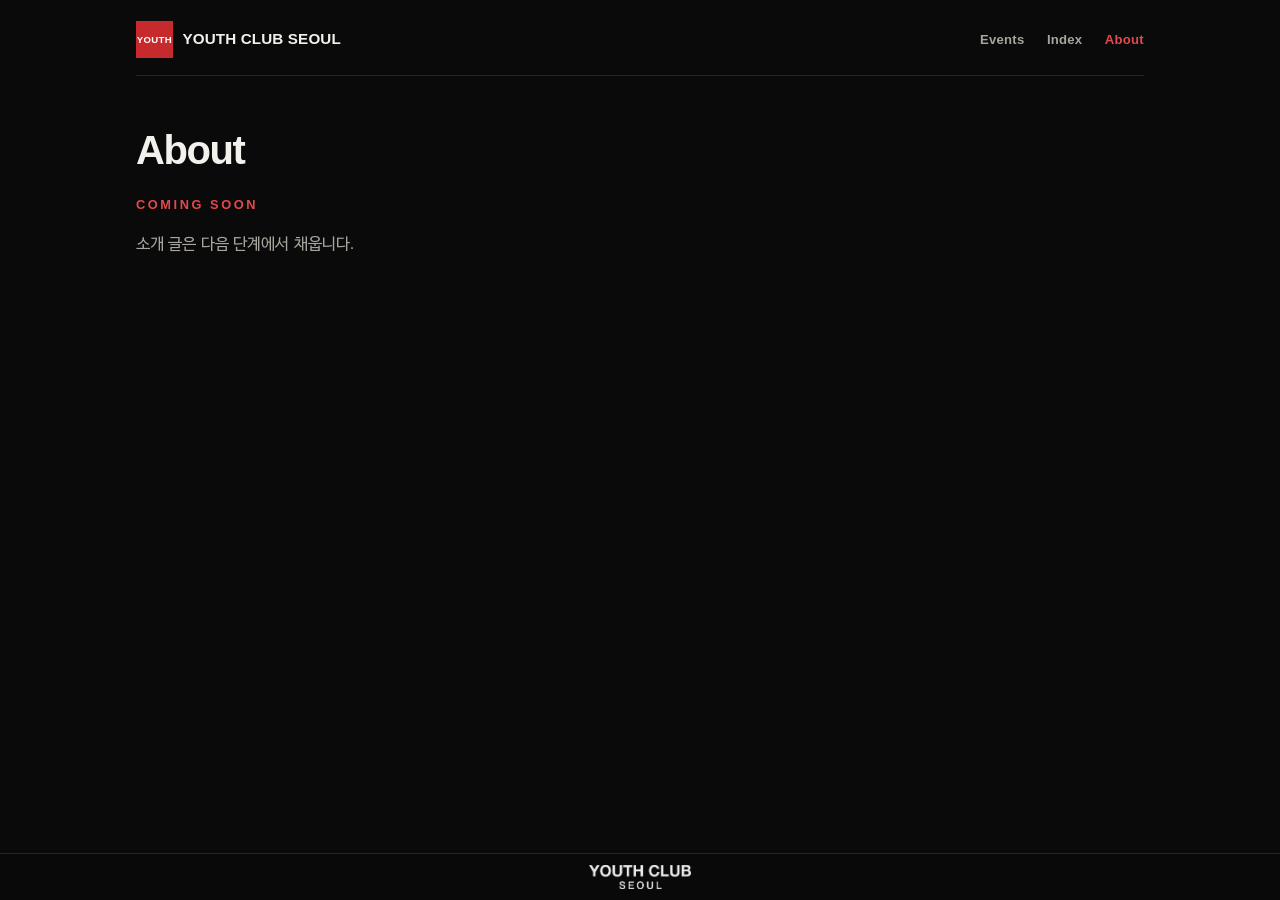
==== about.html @ 8eeca311 "Keep the top bar wordmark on one line on phones Claude-Session: https://claude.ai/code/session_01TNz" ====
<!doctype html>
<html lang="ko">
<head>
<meta charset="utf-8" />
<meta name="viewport" content="width=device-width, initial-scale=1" />
<title>About · YOUTH CLUB SEOUL</title>
<meta name="color-scheme" content="dark" />
<style>
  @font-face { font-family: "Barun"; src: url("assets/nbg-400.woff2") format("woff2"); font-weight: 400; font-display: swap; }
  @font-face { font-family: "Barun"; src: url("assets/nbg-700.woff2") format("woff2"); font-weight: 700; font-display: swap; }
  :root { --ink:#0A0A0A; --line:#262626; --text:#F3F1EC; --text-2:#A8A59E; --text-3:#6E6B66; --accent:#E04A4C; }
  * { box-sizing: border-box; }
  body { margin:0; background:var(--ink); color:var(--text); font-family:"Helvetica Neue",Helvetica,Arial,"Barun","Malgun Gothic",sans-serif; line-height:1.6; -webkit-font-smoothing:antialiased; }
  .shell { max-width:68rem; margin:0 auto; padding:0 1.15rem 6rem; }
  @media (min-width:48rem) { .shell { padding:0 2.5rem 6rem; } }
  .topbar { display:flex; align-items:center; justify-content:space-between; gap:1rem; padding:1.3rem 0 1.1rem; border-bottom:1px solid var(--line); }
  .topbar-brand { display:flex; align-items:center; gap:.6rem; text-decoration:none; color:var(--text); }
  .topbar-brand .sq { display:grid; place-items:center; width:2.3rem; height:2.3rem; background:#C62A2D; color:#fff; font-size:.6rem; font-weight:700; letter-spacing:.04em; }
  .topbar-brand .bn { font-size:.95rem; font-weight:700; letter-spacing:.01em; white-space:nowrap; }
  @media (max-width:47.99rem) { .topbar-brand .bn { font-size:.8rem; } }
  .topbar-nav { display:flex; gap:1.4rem; list-style:none; margin:0; padding:0; }
  .topbar-nav a { font-size:.82rem; font-weight:700; letter-spacing:.02em; color:var(--text-2); text-decoration:none; }
  .topbar-nav a:hover { color:var(--text); }
  .topbar-nav a.on { color:var(--accent); }
  h1 { font-size:clamp(1.7rem,6vw,2.5rem); letter-spacing:-.035em; margin:2.6rem 0 .6rem; }
  .soon { font-size:.8rem; font-weight:700; letter-spacing:.2em; text-transform:uppercase; color:var(--accent); }
  p { color:var(--text-2); }
  .dock { position:fixed; left:0; right:0; bottom:0; z-index:40; pointer-events:none; display:flex; justify-content:center; align-items:center; padding:.7rem 0; background:rgba(10,10,10,.96); border-top:1px solid var(--line); }
  .dock img { display:block; height:1.25rem; width:auto; opacity:.92; }
  @media (min-width:48rem) { .dock img { height:1.5rem; } }
  @media (max-width:47.99rem) { .dock { padding:.55rem 0; } .dock img { height:1.05rem; } }
</style>
</head>
<body>
<div class="shell">
  <nav class="topbar" aria-label="메인 메뉴">
    <a class="topbar-brand" href="index.html"><span class="sq">YOUTH</span><span class="bn">YOUTH CLUB SEOUL</span></a>
    <ul class="topbar-nav">
      <li><a href="index.html">Events</a></li>
      <li><a href="yclb-index.html">Index</a></li>
      <li><a href="about.html" class="on" aria-current="page">About</a></li>
    </ul>
  </nav>
  <h1>About</h1>
  <p class="soon">Coming soon</p>
  <p>소개 글은 다음 단계에서 채웁니다.</p>
</div>
<div class="dock" aria-hidden="true"><img src="assets/logo.png" alt="" /></div>
</body>
</html>
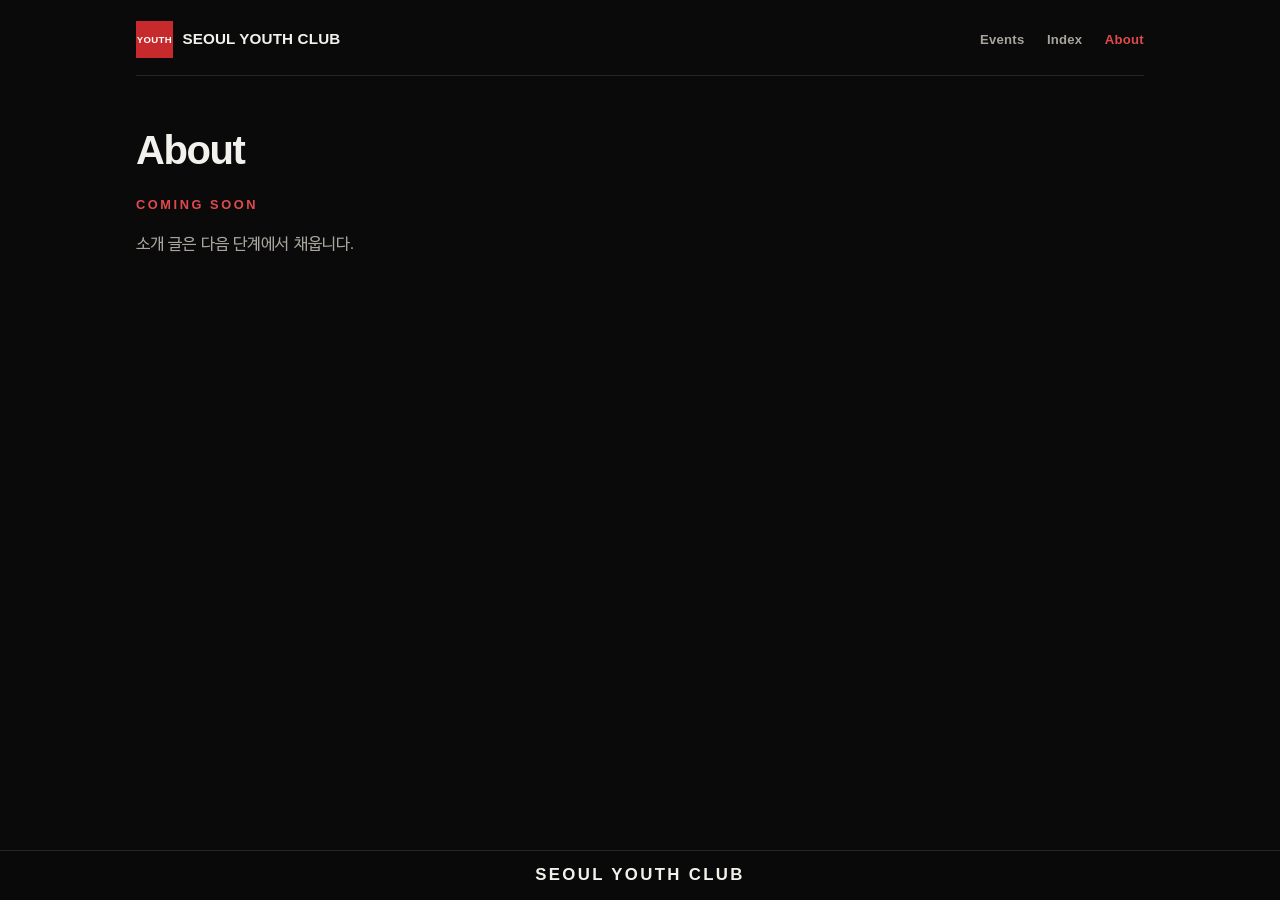
==== commit 332a70b4: "Rename to SEOUL YOUTH CLUB, open details inline, and mark month changes - Brand reads SEOUL YOUTH CL" ====
--- a/about.html
+++ b/about.html
@@ -3,7 +3,7 @@
 <head>
 <meta charset="utf-8" />
 <meta name="viewport" content="width=device-width, initial-scale=1" />
-<title>About · YOUTH CLUB SEOUL</title>
+<title>About · SEOUL YOUTH CLUB</title>
 <meta name="color-scheme" content="dark" />
 <style>
   @font-face { font-family: "Barun"; src: url("assets/nbg-400.woff2") format("woff2"); font-weight: 400; font-display: swap; }
@@ -26,15 +26,14 @@
   .soon { font-size:.8rem; font-weight:700; letter-spacing:.2em; text-transform:uppercase; color:var(--accent); }
   p { color:var(--text-2); }
   .dock { position:fixed; left:0; right:0; bottom:0; z-index:40; pointer-events:none; display:flex; justify-content:center; align-items:center; padding:.7rem 0; background:rgba(10,10,10,.96); border-top:1px solid var(--line); }
-  .dock img { display:block; height:1.25rem; width:auto; opacity:.92; }
-  @media (min-width:48rem) { .dock img { height:1.5rem; } }
-  @media (max-width:47.99rem) { .dock { padding:.55rem 0; } .dock img { height:1.05rem; } }
+  .dock-word { font-size:1.05rem; font-weight:700; letter-spacing:.14em; color:var(--text); }
+  @media (max-width:47.99rem) { .dock { padding:.55rem 0; } .dock-word { font-size:.78rem; } }
 </style>
 </head>
 <body>
 <div class="shell">
   <nav class="topbar" aria-label="메인 메뉴">
-    <a class="topbar-brand" href="index.html"><span class="sq">YOUTH</span><span class="bn">YOUTH CLUB SEOUL</span></a>
+    <a class="topbar-brand" href="index.html"><span class="sq">YOUTH</span><span class="bn">SEOUL YOUTH CLUB</span></a>
     <ul class="topbar-nav">
       <li><a href="index.html">Events</a></li>
       <li><a href="yclb-index.html">Index</a></li>
@@ -45,6 +44,6 @@
   <p class="soon">Coming soon</p>
   <p>소개 글은 다음 단계에서 채웁니다.</p>
 </div>
-<div class="dock" aria-hidden="true"><img src="assets/logo.png" alt="" /></div>
+<div class="dock" aria-hidden="true"><span class="dock-word">SEOUL YOUTH CLUB</span></div>
 </body>
 </html>
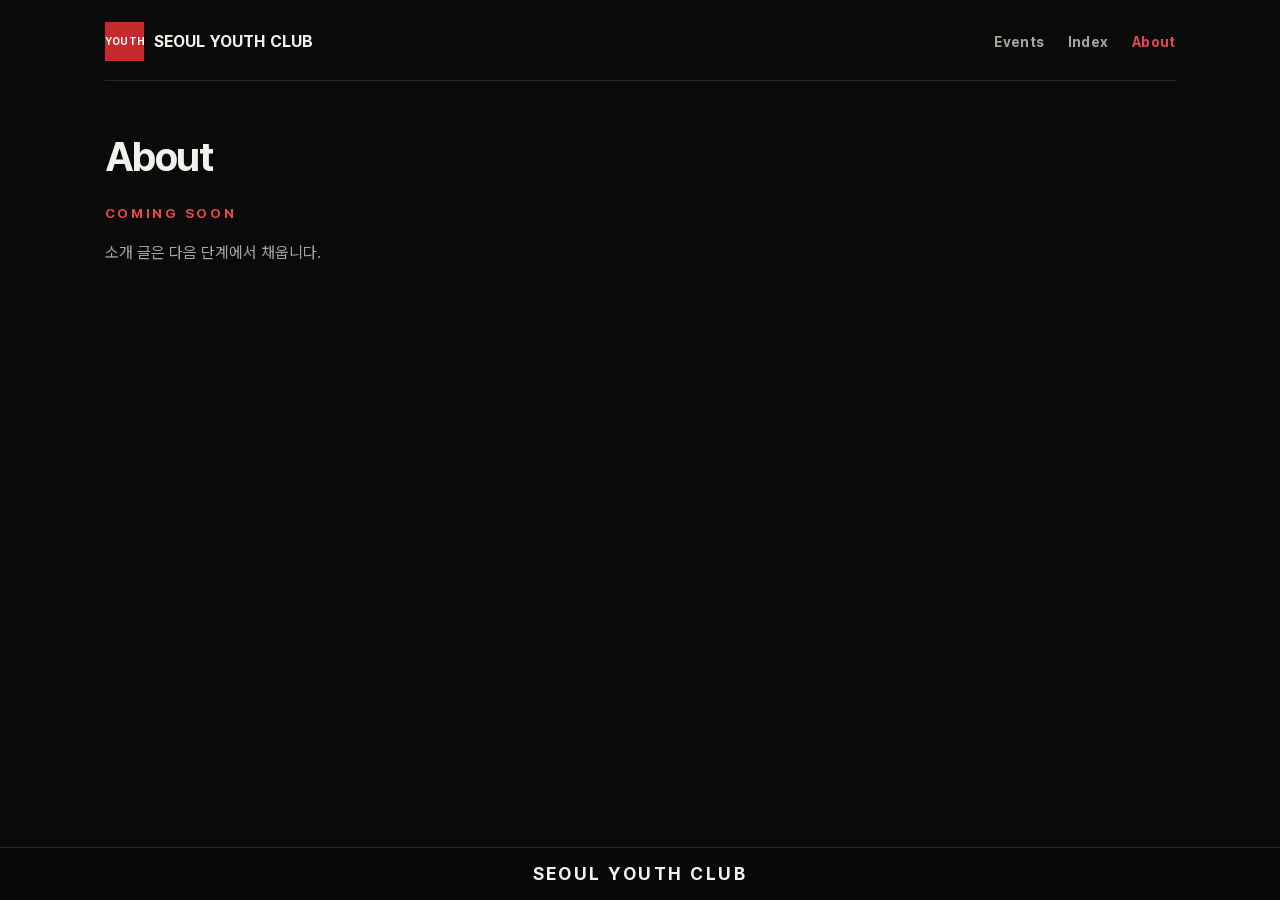
==== commit 32aefe08: "Pretendard on every page, larger PC text, prebuilt Index cache - assets/site.css loads after each pa" ====
--- a/about.html
+++ b/about.html
@@ -5,9 +5,9 @@
 <meta name="viewport" content="width=device-width, initial-scale=1" />
 <title>About · SEOUL YOUTH CLUB</title>
 <meta name="color-scheme" content="dark" />
+<link rel="stylesheet" href="assets/pretendard/pretendardvariable-dynamic-subset.css" />
 <style>
-  @font-face { font-family: "Barun"; src: url("assets/nbg-400.woff2") format("woff2"); font-weight: 400; font-display: swap; }
-  @font-face { font-family: "Barun"; src: url("assets/nbg-700.woff2") format("woff2"); font-weight: 700; font-display: swap; }
+
   :root { --ink:#0A0A0A; --line:#262626; --text:#F3F1EC; --text-2:#A8A59E; --text-3:#6E6B66; --accent:#E04A4C; }
   * { box-sizing: border-box; }
   body { margin:0; background:var(--ink); color:var(--text); font-family:"Helvetica Neue",Helvetica,Arial,"Barun","Malgun Gothic",sans-serif; line-height:1.6; -webkit-font-smoothing:antialiased; }
@@ -29,6 +29,7 @@
   .dock-word { font-size:1.05rem; font-weight:700; letter-spacing:.14em; color:var(--text); }
   @media (max-width:47.99rem) { .dock { padding:.55rem 0; } .dock-word { font-size:.78rem; } }
 </style>
+<link rel="stylesheet" href="assets/site.css" />
 </head>
 <body>
 <div class="shell">
--- a/assets/pretendard/pretendardvariable-dynamic-subset.css
+++ b/assets/pretendard/pretendardvariable-dynamic-subset.css
@@ -0,0 +1,927 @@
+/*
+Copyright (c) 2021 Kil Hyung-jin, with Reserved Font Name Pretendard.
+https://github.com/orioncactus/pretendard
+
+This Font Software is licensed under the SIL Open Font License, Version 1.1.
+This license is copied below, and is also available with a FAQ at:
+http://scripts.sil.org/OFL
+*/
+/* [0] */
+@font-face {
+	font-family: 'Pretendard Variable';
+	font-style: normal;
+	font-display: swap;
+	font-weight: 45 920;
+	src: url(./woff2-dynamic-subset/PretendardVariable.subset.0.woff2) format('woff2-variations');
+	unicode-range: U+f9ca-fa0b, U+ff03-ff05, U+ff07, U+ff0a-ff0b, U+ff0d-ff19, U+ff1b, U+ff1d, U+ff20-ff5b, U+ff5d, U+ffe0-ffe3, U+ffe5-ffe6;
+}
+
+/* [1] */
+@font-face {
+	font-family: 'Pretendard Variable';
+	font-style: normal;
+	font-display: swap;
+	font-weight: 45 920;
+	src: url(./woff2-dynamic-subset/PretendardVariable.subset.1.woff2) format('woff2-variations');
+	unicode-range: U+d723-d728, U+d72a-d733, U+d735-d748, U+d74a-d74f, U+d752-d753, U+d755-d757, U+d75a-d75f, U+d762-d764, U+d766-d768, U+d76a-d76b, U+d76d-d76f, U+d771-d787, U+d789-d78b, U+d78d-d78f, U+d791-d797, U+d79a, U+d79c, U+d79e-d7a3, U+f900-f909, U+f90b-f92e;
+}
+
+/* [2] */
+@font-face {
+	font-family: 'Pretendard Variable';
+	font-style: normal;
+	font-display: swap;
+	font-weight: 45 920;
+	src: url(./woff2-dynamic-subset/PretendardVariable.subset.2.woff2) format('woff2-variations');
+	unicode-range: U+d679-d68b, U+d68e-d69e, U+d6a0, U+d6a2-d6a7, U+d6a9-d6c3, U+d6c6-d6c7, U+d6c9-d6cb, U+d6cd-d6d3, U+d6d5-d6d6, U+d6d8-d6e3, U+d6e5-d6e7, U+d6e9-d6fb, U+d6fd-d717, U+d719-d71f, U+d721-d722;
+}
+
+/* [3] */
+@font-face {
+	font-family: 'Pretendard Variable';
+	font-style: normal;
+	font-display: swap;
+	font-weight: 45 920;
+	src: url(./woff2-dynamic-subset/PretendardVariable.subset.3.woff2) format('woff2-variations');
+	unicode-range: U+d5bc-d5c7, U+d5ca-d5cb, U+d5cd-d5cf, U+d5d1-d5d7, U+d5d9-d5da, U+d5dc, U+d5de-d5e3, U+d5e6-d5e7, U+d5e9-d5eb, U+d5ed-d5f6, U+d5f8, U+d5fa-d5ff, U+d602-d603, U+d605-d607, U+d609-d60f, U+d612-d613, U+d616-d61b, U+d61d-d637, U+d63a-d63b, U+d63d-d63f, U+d641-d647, U+d64a-d64c, U+d64e-d653, U+d656-d657, U+d659-d65b, U+d65d-d666, U+d668, U+d66a-d678;
+}
+
+/* [4] */
+@font-face {
+	font-family: 'Pretendard Variable';
+	font-style: normal;
+	font-display: swap;
+	font-weight: 45 920;
+	src: url(./woff2-dynamic-subset/PretendardVariable.subset.4.woff2) format('woff2-variations');
+	unicode-range: U+d507, U+d509-d50b, U+d50d-d513, U+d515-d53b, U+d53e-d53f, U+d541-d543, U+d545-d54c, U+d54e, U+d550, U+d552-d557, U+d55a-d55b, U+d55d-d55f, U+d561-d564, U+d566-d567, U+d56a, U+d56c, U+d56e-d573, U+d576-d577, U+d579-d583, U+d585-d586, U+d58a-d5a4, U+d5a6-d5bb;
+}
+
+/* [5] */
+@font-face {
+	font-family: 'Pretendard Variable';
+	font-style: normal;
+	font-display: swap;
+	font-weight: 45 920;
+	src: url(./woff2-dynamic-subset/PretendardVariable.subset.5.woff2) format('woff2-variations');
+	unicode-range: U+d464-d477, U+d47a-d47b, U+d47d-d47f, U+d481-d487, U+d489-d48a, U+d48c, U+d48e-d4e7, U+d4e9-d503, U+d505-d506;
+}
+
+/* [6] */
+@font-face {
+	font-family: 'Pretendard Variable';
+	font-style: normal;
+	font-display: swap;
+	font-weight: 45 920;
+	src: url(./woff2-dynamic-subset/PretendardVariable.subset.6.woff2) format('woff2-variations');
+	unicode-range: U+d3bf-d3c7, U+d3ca-d3cf, U+d3d1-d3eb, U+d3ee-d3ef, U+d3f1-d3f3, U+d3f5-d3fb, U+d3fd-d400, U+d402-d45b, U+d45d-d463;
+}
+
+/* [7] */
+@font-face {
+	font-family: 'Pretendard Variable';
+	font-style: normal;
+	font-display: swap;
+	font-weight: 45 920;
+	src: url(./woff2-dynamic-subset/PretendardVariable.subset.7.woff2) format('woff2-variations');
+	unicode-range: U+d2ff, U+d302-d304, U+d306-d30b, U+d30f, U+d311-d313, U+d315-d31b, U+d31e, U+d322-d324, U+d326-d327, U+d32a-d32b, U+d32d-d32f, U+d331-d337, U+d339-d33c, U+d33e-d37b, U+d37e-d37f, U+d381-d383, U+d385-d38b, U+d38e-d390, U+d392-d397, U+d39a-d39b, U+d39d-d39f, U+d3a1-d3a7, U+d3a9-d3aa, U+d3ac, U+d3ae-d3b3, U+d3b5-d3b7, U+d3b9-d3bb, U+d3bd-d3be;
+}
+
+/* [8] */
+@font-face {
+	font-family: 'Pretendard Variable';
+	font-style: normal;
+	font-display: swap;
+	font-weight: 45 920;
+	src: url(./woff2-dynamic-subset/PretendardVariable.subset.8.woff2) format('woff2-variations');
+	unicode-range: U+d257-d27f, U+d281-d29b, U+d29d-d29f, U+d2a1-d2ab, U+d2ad-d2b7, U+d2ba-d2bb, U+d2bd-d2bf, U+d2c1-d2c7, U+d2c9-d2ef, U+d2f2-d2f3, U+d2f5-d2f7, U+d2f9-d2fe;
+}
+
+/* [9] */
+@font-face {
+	font-family: 'Pretendard Variable';
+	font-style: normal;
+	font-display: swap;
+	font-weight: 45 920;
+	src: url(./woff2-dynamic-subset/PretendardVariable.subset.9.woff2) format('woff2-variations');
+	unicode-range: U+d1b4, U+d1b6-d1f3, U+d1f5-d22b, U+d22e-d22f, U+d231-d233, U+d235-d23b, U+d23d-d240, U+d242-d256;
+}
+
+/* [10] */
+@font-face {
+	font-family: 'Pretendard Variable';
+	font-style: normal;
+	font-display: swap;
+	font-weight: 45 920;
+	src: url(./woff2-dynamic-subset/PretendardVariable.subset.10.woff2) format('woff2-variations');
+	unicode-range: U+d105-d12f, U+d132-d133, U+d135-d137, U+d139-d13f, U+d141-d142, U+d144, U+d146-d14b, U+d14e-d14f, U+d151-d153, U+d155-d15b, U+d15e-d187, U+d189-d19f, U+d1a2-d1a3, U+d1a5-d1a7, U+d1a9-d1af, U+d1b2-d1b3;
+}
+
+/* [11] */
+@font-face {
+	font-family: 'Pretendard Variable';
+	font-style: normal;
+	font-display: swap;
+	font-weight: 45 920;
+	src: url(./woff2-dynamic-subset/PretendardVariable.subset.11.woff2) format('woff2-variations');
+	unicode-range: U+d04b-d04f, U+d051-d057, U+d059-d06b, U+d06d-d06f, U+d071-d073, U+d075-d07b, U+d07e-d0a3, U+d0a6-d0a7, U+d0a9-d0ab, U+d0ad-d0b3, U+d0b6, U+d0b8, U+d0ba-d0bf, U+d0c2-d0c3, U+d0c5-d0c7, U+d0c9-d0cf, U+d0d2, U+d0d6-d0db, U+d0de-d0df, U+d0e1-d0e3, U+d0e5-d0eb, U+d0ee-d0f0, U+d0f2-d104;
+}
+
+/* [12] */
+@font-face {
+	font-family: 'Pretendard Variable';
+	font-style: normal;
+	font-display: swap;
+	font-weight: 45 920;
+	src: url(./woff2-dynamic-subset/PretendardVariable.subset.12.woff2) format('woff2-variations');
+	unicode-range: U+cfa2-cfc3, U+cfc5-cfdf, U+cfe2-cfe3, U+cfe5-cfe7, U+cfe9-cff4, U+cff6-cffb, U+cffd-cfff, U+d001-d003, U+d005-d017, U+d019-d033, U+d036-d037, U+d039-d03b, U+d03d-d04a;
+}
+
+/* [13] */
+@font-face {
+	font-family: 'Pretendard Variable';
+	font-style: normal;
+	font-display: swap;
+	font-weight: 45 920;
+	src: url(./woff2-dynamic-subset/PretendardVariable.subset.13.woff2) format('woff2-variations');
+	unicode-range: U+cef0-cef3, U+cef6, U+cef9-ceff, U+cf01-cf03, U+cf05-cf07, U+cf09-cf0f, U+cf11-cf12, U+cf14-cf1b, U+cf1d-cf1f, U+cf21-cf2f, U+cf31-cf53, U+cf56-cf57, U+cf59-cf5b, U+cf5d-cf63, U+cf66, U+cf68, U+cf6a-cf6f, U+cf71-cf84, U+cf86-cf8b, U+cf8d-cfa1;
+}
+
+/* [14] */
+@font-face {
+	font-family: 'Pretendard Variable';
+	font-style: normal;
+	font-display: swap;
+	font-weight: 45 920;
+	src: url(./woff2-dynamic-subset/PretendardVariable.subset.14.woff2) format('woff2-variations');
+	unicode-range: U+ce3c-ce57, U+ce5a-ce5b, U+ce5d-ce5f, U+ce61-ce67, U+ce6a, U+ce6c, U+ce6e-ce73, U+ce76-ce77, U+ce79-ce7b, U+ce7d-ce83, U+ce85-ce88, U+ce8a-ce8f, U+ce91-ce93, U+ce95-ce97, U+ce99-ce9f, U+cea2, U+cea4-ceab, U+cead-cee3, U+cee6-cee7, U+cee9-ceeb, U+ceed-ceef;
+}
+
+/* [15] */
+@font-face {
+	font-family: 'Pretendard Variable';
+	font-style: normal;
+	font-display: swap;
+	font-weight: 45 920;
+	src: url(./woff2-dynamic-subset/PretendardVariable.subset.15.woff2) format('woff2-variations');
+	unicode-range: U+cd92-cd93, U+cd96-cd97, U+cd99-cd9b, U+cd9d-cda3, U+cda6-cda8, U+cdaa-cdaf, U+cdb1-cdc3, U+cdc5-cdcb, U+cdcd-cde7, U+cde9-ce03, U+ce05-ce1f, U+ce22-ce34, U+ce36-ce3b;
+}
+
+/* [16] */
+@font-face {
+	font-family: 'Pretendard Variable';
+	font-style: normal;
+	font-display: swap;
+	font-weight: 45 920;
+	src: url(./woff2-dynamic-subset/PretendardVariable.subset.16.woff2) format('woff2-variations');
+	unicode-range: U+ccef-cd07, U+cd0a-cd0b, U+cd0d-cd1a, U+cd1c, U+cd1e-cd2b, U+cd2d-cd5b, U+cd5d-cd77, U+cd79-cd91;
+}
+
+/* [17] */
+@font-face {
+	font-family: 'Pretendard Variable';
+	font-style: normal;
+	font-display: swap;
+	font-weight: 45 920;
+	src: url(./woff2-dynamic-subset/PretendardVariable.subset.17.woff2) format('woff2-variations');
+	unicode-range: U+cc3f-cc43, U+cc46-cc47, U+cc49-cc4b, U+cc4d-cc53, U+cc55-cc58, U+cc5a-cc5f, U+cc61-cc97, U+cc9a-cc9b, U+cc9d-cc9f, U+cca1-cca7, U+ccaa, U+ccac, U+ccae-ccb3, U+ccb6-ccb7, U+ccb9-ccbb, U+ccbd-cccf, U+ccd1-cce3, U+cce5-ccee;
+}
+
+/* [18] */
+@font-face {
+	font-family: 'Pretendard Variable';
+	font-style: normal;
+	font-display: swap;
+	font-weight: 45 920;
+	src: url(./woff2-dynamic-subset/PretendardVariable.subset.18.woff2) format('woff2-variations');
+	unicode-range: U+cb91-cbd3, U+cbd5-cbe3, U+cbe5-cc0b, U+cc0e-cc0f, U+cc11-cc13, U+cc15-cc1b, U+cc1d-cc20, U+cc23-cc27, U+cc2a-cc2b, U+cc2d, U+cc2f, U+cc31-cc37, U+cc3a, U+cc3c;
+}
+
+/* [19] */
+@font-face {
+	font-family: 'Pretendard Variable';
+	font-style: normal;
+	font-display: swap;
+	font-weight: 45 920;
+	src: url(./woff2-dynamic-subset/PretendardVariable.subset.19.woff2) format('woff2-variations');
+	unicode-range: U+caf4-cb47, U+cb4a-cb90;
+}
+
+/* [20] */
+@font-face {
+	font-family: 'Pretendard Variable';
+	font-style: normal;
+	font-display: swap;
+	font-weight: 45 920;
+	src: url(./woff2-dynamic-subset/PretendardVariable.subset.20.woff2) format('woff2-variations');
+	unicode-range: U+ca4a-ca4b, U+ca4e-ca4f, U+ca51-ca53, U+ca55-ca5b, U+ca5d-ca60, U+ca62-ca83, U+ca85-cabb, U+cabe-cabf, U+cac1-cac3, U+cac5-cacb, U+cacd-cad0, U+cad2, U+cad4-cad8, U+cada-caf3;
+}
+
+/* [21] */
+@font-face {
+	font-family: 'Pretendard Variable';
+	font-style: normal;
+	font-display: swap;
+	font-weight: 45 920;
+	src: url(./woff2-dynamic-subset/PretendardVariable.subset.21.woff2) format('woff2-variations');
+	unicode-range: U+c996-c997, U+c99a-c99c, U+c99e-c9bf, U+c9c2-c9c3, U+c9c5-c9c7, U+c9c9-c9cf, U+c9d2, U+c9d4, U+c9d7-c9d8, U+c9db, U+c9de-c9df, U+c9e1-c9e3, U+c9e5-c9e6, U+c9e8-c9eb, U+c9ee-c9f0, U+c9f2-c9f7, U+c9f9-ca0b, U+ca0d-ca28, U+ca2a-ca49;
+}
+
+/* [22] */
+@font-face {
+	font-family: 'Pretendard Variable';
+	font-style: normal;
+	font-display: swap;
+	font-weight: 45 920;
+	src: url(./woff2-dynamic-subset/PretendardVariable.subset.22.woff2) format('woff2-variations');
+	unicode-range: U+c8e9-c8f4, U+c8f6-c8fb, U+c8fe-c8ff, U+c901-c903, U+c905-c90b, U+c90e-c910, U+c912-c917, U+c919-c92b, U+c92d-c94f, U+c951-c953, U+c955-c96b, U+c96d-c973, U+c975-c987, U+c98a-c98b, U+c98d-c98f, U+c991-c995;
+}
+
+/* [23] */
+@font-face {
+	font-family: 'Pretendard Variable';
+	font-style: normal;
+	font-display: swap;
+	font-weight: 45 920;
+	src: url(./woff2-dynamic-subset/PretendardVariable.subset.23.woff2) format('woff2-variations');
+	unicode-range: U+c841-c84b, U+c84d-c86f, U+c872-c873, U+c875-c877, U+c879-c87f, U+c882-c884, U+c887-c88a, U+c88d-c8c3, U+c8c5-c8df, U+c8e1-c8e8;
+}
+
+/* [24] */
+@font-face {
+	font-family: 'Pretendard Variable';
+	font-style: normal;
+	font-display: swap;
+	font-weight: 45 920;
+	src: url(./woff2-dynamic-subset/PretendardVariable.subset.24.woff2) format('woff2-variations');
+	unicode-range: U+c779-c77b, U+c77e-c782, U+c786, U+c78b, U+c78d, U+c78f, U+c792-c793, U+c795, U+c797, U+c799-c79f, U+c7a2, U+c7a7-c7ab, U+c7ae-c7bb, U+c7bd-c7c0, U+c7c2-c7c7, U+c7c9-c7dc, U+c7de-c7ff, U+c802-c803, U+c805-c807, U+c809, U+c80b-c80f, U+c812, U+c814, U+c817-c81b, U+c81e-c81f, U+c821-c823, U+c825-c82e, U+c830-c837, U+c839-c83b, U+c83d-c840;
+}
+
+/* [25] */
+@font-face {
+	font-family: 'Pretendard Variable';
+	font-style: normal;
+	font-display: swap;
+	font-weight: 45 920;
+	src: url(./woff2-dynamic-subset/PretendardVariable.subset.25.woff2) format('woff2-variations');
+	unicode-range: U+c6bb-c6bf, U+c6c2, U+c6c4, U+c6c6-c6cb, U+c6ce-c6cf, U+c6d1-c6d3, U+c6d5-c6db, U+c6dd-c6df, U+c6e1-c6e7, U+c6e9-c6eb, U+c6ed-c6ef, U+c6f1-c6f8, U+c6fa-c703, U+c705-c707, U+c709-c70b, U+c70d-c716, U+c718, U+c71a-c71f, U+c722-c723, U+c725-c727, U+c729-c734, U+c736-c73b, U+c73e-c73f, U+c741-c743, U+c745-c74b, U+c74e-c750, U+c752-c757, U+c759-c773, U+c776-c777;
+}
+
+/* [26] */
+@font-face {
+	font-family: 'Pretendard Variable';
+	font-style: normal;
+	font-display: swap;
+	font-weight: 45 920;
+	src: url(./woff2-dynamic-subset/PretendardVariable.subset.26.woff2) format('woff2-variations');
+	unicode-range: U+c5f5-c5fb, U+c5fe, U+c602-c605, U+c607, U+c609-c60f, U+c611-c61a, U+c61c-c623, U+c626-c627, U+c629-c62b, U+c62d, U+c62f-c632, U+c636, U+c638, U+c63a-c63f, U+c642-c643, U+c645-c647, U+c649-c652, U+c656-c65b, U+c65d-c65f, U+c661-c663, U+c665-c677, U+c679-c67b, U+c67d-c693, U+c696-c697, U+c699-c69b, U+c69d-c6a3, U+c6a6, U+c6a8, U+c6aa-c6af, U+c6b2-c6b3, U+c6b5-c6b7, U+c6b9-c6ba;
+}
+
+/* [27] */
+@font-face {
+	font-family: 'Pretendard Variable';
+	font-style: normal;
+	font-display: swap;
+	font-weight: 45 920;
+	src: url(./woff2-dynamic-subset/PretendardVariable.subset.27.woff2) format('woff2-variations');
+	unicode-range: U+c517-c527, U+c52a-c52b, U+c52d-c52f, U+c531-c538, U+c53a, U+c53c, U+c53e-c543, U+c546-c547, U+c54b, U+c54d-c552, U+c556, U+c55a-c55b, U+c55d, U+c55f, U+c562-c563, U+c565-c567, U+c569-c56f, U+c572, U+c574, U+c576-c57b, U+c57e-c57f, U+c581-c583, U+c585-c586, U+c588-c58b, U+c58e, U+c590, U+c592-c596, U+c599-c5b3, U+c5b6-c5b7, U+c5ba, U+c5be-c5c3, U+c5ca-c5cb, U+c5cd, U+c5cf, U+c5d2-c5d3, U+c5d5-c5d7, U+c5d9-c5df, U+c5e1-c5e2, U+c5e4, U+c5e6-c5eb, U+c5ef, U+c5f1-c5f3;
+}
+
+/* [28] */
+@font-face {
+	font-family: 'Pretendard Variable';
+	font-style: normal;
+	font-display: swap;
+	font-weight: 45 920;
+	src: url(./woff2-dynamic-subset/PretendardVariable.subset.28.woff2) format('woff2-variations');
+	unicode-range: U+c475-c4ef, U+c4f2-c4f3, U+c4f5-c4f7, U+c4f9-c4ff, U+c502-c50b, U+c50d-c516;
+}
+
+/* [29] */
+@font-face {
+	font-family: 'Pretendard Variable';
+	font-style: normal;
+	font-display: swap;
+	font-weight: 45 920;
+	src: url(./woff2-dynamic-subset/PretendardVariable.subset.29.woff2) format('woff2-variations');
+	unicode-range: U+c3d0-c3d7, U+c3da-c3db, U+c3dd-c3de, U+c3e1-c3ec, U+c3ee-c3f3, U+c3f5-c42b, U+c42d-c463, U+c466-c474;
+}
+
+/* [30] */
+@font-face {
+	font-family: 'Pretendard Variable';
+	font-style: normal;
+	font-display: swap;
+	font-weight: 45 920;
+	src: url(./woff2-dynamic-subset/PretendardVariable.subset.30.woff2) format('woff2-variations');
+	unicode-range: U+c32b-c367, U+c36a-c36b, U+c36d-c36f, U+c371-c377, U+c37a-c37b, U+c37e-c383, U+c385-c387, U+c389-c3cf;
+}
+
+/* [31] */
+@font-face {
+	font-family: 'Pretendard Variable';
+	font-style: normal;
+	font-display: swap;
+	font-weight: 45 920;
+	src: url(./woff2-dynamic-subset/PretendardVariable.subset.31.woff2) format('woff2-variations');
+	unicode-range: U+c26a-c26b, U+c26d-c26f, U+c271-c273, U+c275-c27b, U+c27e-c287, U+c289-c28f, U+c291-c297, U+c299-c29a, U+c29c-c2a3, U+c2a5-c2a7, U+c2a9-c2ab, U+c2ad-c2b3, U+c2b6, U+c2b8, U+c2ba-c2bb, U+c2bd-c2db, U+c2de-c2df, U+c2e1-c2e2, U+c2e5-c2ea, U+c2ee, U+c2f0, U+c2f2-c2f5, U+c2f7, U+c2fa-c2fb, U+c2fd-c2ff, U+c301-c307, U+c309-c30c, U+c30e-c312, U+c315-c323, U+c325-c328, U+c32a;
+}
+
+/* [32] */
+@font-face {
+	font-family: 'Pretendard Variable';
+	font-style: normal;
+	font-display: swap;
+	font-weight: 45 920;
+	src: url(./woff2-dynamic-subset/PretendardVariable.subset.32.woff2) format('woff2-variations');
+	unicode-range: U+c1bc-c1c3, U+c1c5-c1df, U+c1e1-c1fb, U+c1fd-c203, U+c205-c20c, U+c20e, U+c210-c217, U+c21a-c21b, U+c21d-c21e, U+c221-c227, U+c229-c22a, U+c22c, U+c22e, U+c230, U+c233-c24f, U+c251-c257, U+c259-c269;
+}
+
+/* [33] */
+@font-face {
+	font-family: 'Pretendard Variable';
+	font-style: normal;
+	font-display: swap;
+	font-weight: 45 920;
+	src: url(./woff2-dynamic-subset/PretendardVariable.subset.33.woff2) format('woff2-variations');
+	unicode-range: U+c101-c11b, U+c11f, U+c121-c123, U+c125-c12b, U+c12e, U+c132-c137, U+c13a-c13b, U+c13d-c13f, U+c141-c147, U+c14a, U+c14c-c153, U+c155-c157, U+c159-c15b, U+c15d-c166, U+c169-c16f, U+c171-c177, U+c179-c18b, U+c18e-c18f, U+c191-c193, U+c195-c19b, U+c19d-c19e, U+c1a0, U+c1a2-c1a4, U+c1a6-c1bb;
+}
+
+/* [34] */
+@font-face {
+	font-family: 'Pretendard Variable';
+	font-style: normal;
+	font-display: swap;
+	font-weight: 45 920;
+	src: url(./woff2-dynamic-subset/PretendardVariable.subset.34.woff2) format('woff2-variations');
+	unicode-range: U+c049-c057, U+c059-c05b, U+c05d-c05f, U+c061-c067, U+c069-c08f, U+c091-c0ab, U+c0ae-c0af, U+c0b1-c0b3, U+c0b5, U+c0b7-c0bb, U+c0be, U+c0c2-c0c7, U+c0ca-c0cb, U+c0cd-c0cf, U+c0d1-c0d7, U+c0d9-c0da, U+c0dc, U+c0de-c0e3, U+c0e5-c0eb, U+c0ed-c0f3, U+c0f6, U+c0f8, U+c0fa-c0ff;
+}
+
+/* [35] */
+@font-face {
+	font-family: 'Pretendard Variable';
+	font-style: normal;
+	font-display: swap;
+	font-weight: 45 920;
+	src: url(./woff2-dynamic-subset/PretendardVariable.subset.35.woff2) format('woff2-variations');
+	unicode-range: U+bfa7-bfaf, U+bfb1-bfc4, U+bfc6-bfcb, U+bfce-bfcf, U+bfd1-bfd3, U+bfd5-bfdb, U+bfdd-c048;
+}
+
+/* [36] */
+@font-face {
+	font-family: 'Pretendard Variable';
+	font-style: normal;
+	font-display: swap;
+	font-weight: 45 920;
+	src: url(./woff2-dynamic-subset/PretendardVariable.subset.36.woff2) format('woff2-variations');
+	unicode-range: U+bf07, U+bf09-bf3f, U+bf41-bf4f, U+bf52-bf54, U+bf56-bfa6;
+}
+
+/* [37] */
+@font-face {
+	font-family: 'Pretendard Variable';
+	font-style: normal;
+	font-display: swap;
+	font-weight: 45 920;
+	src: url(./woff2-dynamic-subset/PretendardVariable.subset.37.woff2) format('woff2-variations');
+	unicode-range: U+be56, U+be58, U+be5c-be5f, U+be62-be63, U+be65-be67, U+be69-be74, U+be76-be7b, U+be7e-be7f, U+be81-be8e, U+be90, U+be92-bea7, U+bea9-becf, U+bed2-bed3, U+bed5-bed6, U+bed9-bee3, U+bee6-bf06;
+}
+
+/* [38] */
+@font-face {
+	font-family: 'Pretendard Variable';
+	font-style: normal;
+	font-display: swap;
+	font-weight: 45 920;
+	src: url(./woff2-dynamic-subset/PretendardVariable.subset.38.woff2) format('woff2-variations');
+	unicode-range: U+bdb0-bdd3, U+bdd5-bdef, U+bdf1-be0b, U+be0d-be0f, U+be11-be13, U+be15-be43, U+be46-be47, U+be49-be4b, U+be4d-be53;
+}
+
+/* [39] */
+@font-face {
+	font-family: 'Pretendard Variable';
+	font-style: normal;
+	font-display: swap;
+	font-weight: 45 920;
+	src: url(./woff2-dynamic-subset/PretendardVariable.subset.39.woff2) format('woff2-variations');
+	unicode-range: U+bd03, U+bd06, U+bd08, U+bd0a-bd0f, U+bd11-bd22, U+bd25-bd47, U+bd49-bd58, U+bd5a-bd7f, U+bd82-bd83, U+bd85-bd87, U+bd8a-bd8f, U+bd91-bd92, U+bd94, U+bd96-bd98, U+bd9a-bdaf;
+}
+
+/* [40] */
+@font-face {
+	font-family: 'Pretendard Variable';
+	font-style: normal;
+	font-display: swap;
+	font-weight: 45 920;
+	src: url(./woff2-dynamic-subset/PretendardVariable.subset.40.woff2) format('woff2-variations');
+	unicode-range: U+bc4e-bc83, U+bc86-bc87, U+bc89-bc8b, U+bc8d-bc93, U+bc96, U+bc98, U+bc9b-bc9f, U+bca2-bca3, U+bca5-bca7, U+bca9-bcb2, U+bcb4-bcbb, U+bcbe-bcbf, U+bcc1-bcc3, U+bcc5-bccc, U+bcce-bcd0, U+bcd2-bcd4, U+bcd6-bcf3, U+bcf7, U+bcf9-bcfb, U+bcfd-bd02;
+}
+
+/* [41] */
+@font-face {
+	font-family: 'Pretendard Variable';
+	font-style: normal;
+	font-display: swap;
+	font-weight: 45 920;
+	src: url(./woff2-dynamic-subset/PretendardVariable.subset.41.woff2) format('woff2-variations');
+	unicode-range: U+bb90-bba3, U+bba5-bbab, U+bbad-bbbf, U+bbc1-bbf7, U+bbfa-bbfb, U+bbfd-bbfe, U+bc01-bc07, U+bc09-bc0a, U+bc0e, U+bc10, U+bc12-bc13, U+bc17, U+bc19-bc1a, U+bc1e, U+bc20-bc23, U+bc26, U+bc28, U+bc2a-bc2c, U+bc2e-bc2f, U+bc32-bc33, U+bc35-bc37, U+bc39-bc3f, U+bc41-bc42, U+bc44, U+bc46-bc48, U+bc4a-bc4d;
+}
+
+/* [42] */
+@font-face {
+	font-family: 'Pretendard Variable';
+	font-style: normal;
+	font-display: swap;
+	font-weight: 45 920;
+	src: url(./woff2-dynamic-subset/PretendardVariable.subset.42.woff2) format('woff2-variations');
+	unicode-range: U+bae6-bafb, U+bafd-bb17, U+bb19-bb33, U+bb37, U+bb39-bb3a, U+bb3d-bb43, U+bb45-bb46, U+bb48, U+bb4a-bb4f, U+bb51-bb53, U+bb55-bb57, U+bb59-bb62, U+bb64-bb8f;
+}
+
+/* [43] */
+@font-face {
+	font-family: 'Pretendard Variable';
+	font-style: normal;
+	font-display: swap;
+	font-weight: 45 920;
+	src: url(./woff2-dynamic-subset/PretendardVariable.subset.43.woff2) format('woff2-variations');
+	unicode-range: U+ba30-ba37, U+ba3a-ba3b, U+ba3d-ba3f, U+ba41-ba47, U+ba49-ba4a, U+ba4c, U+ba4e-ba53, U+ba56-ba57, U+ba59-ba5b, U+ba5d-ba63, U+ba65-ba66, U+ba68-ba6f, U+ba71-ba73, U+ba75-ba77, U+ba79-ba84, U+ba86, U+ba88-baa7, U+baaa, U+baad-baaf, U+bab1-bab7, U+baba, U+babc, U+babe-bae5;
+}
+
+/* [44] */
+@font-face {
+	font-family: 'Pretendard Variable';
+	font-style: normal;
+	font-display: swap;
+	font-weight: 45 920;
+	src: url(./woff2-dynamic-subset/PretendardVariable.subset.44.woff2) format('woff2-variations');
+	unicode-range: U+b96e-b973, U+b976-b977, U+b979-b97b, U+b97d-b983, U+b986, U+b988, U+b98a-b98d, U+b98f-b9ab, U+b9ae-b9af, U+b9b1-b9b3, U+b9b5-b9bb, U+b9be, U+b9c0, U+b9c2-b9c7, U+b9ca-b9cb, U+b9cd, U+b9d2-b9d7, U+b9da, U+b9dc, U+b9df-b9e0, U+b9e2, U+b9e6-b9e7, U+b9e9-b9f3, U+b9f6, U+b9f8, U+b9fb-ba2f;
+}
+
+/* [45] */
+@font-face {
+	font-family: 'Pretendard Variable';
+	font-style: normal;
+	font-display: swap;
+	font-weight: 45 920;
+	src: url(./woff2-dynamic-subset/PretendardVariable.subset.45.woff2) format('woff2-variations');
+	unicode-range: U+b8bf-b8cb, U+b8cd-b8e0, U+b8e2-b8e7, U+b8ea-b8eb, U+b8ed-b8ef, U+b8f1-b8f7, U+b8fa, U+b8fc, U+b8fe-b903, U+b905-b917, U+b919-b91f, U+b921-b93b, U+b93d-b957, U+b95a-b95b, U+b95d-b95f, U+b961-b967, U+b969-b96c;
+}
+
+/* [46] */
+@font-face {
+	font-family: 'Pretendard Variable';
+	font-style: normal;
+	font-display: swap;
+	font-weight: 45 920;
+	src: url(./woff2-dynamic-subset/PretendardVariable.subset.46.woff2) format('woff2-variations');
+	unicode-range: U+b80d-b80f, U+b811-b817, U+b81a, U+b81c-b823, U+b826-b827, U+b829-b82b, U+b82d-b833, U+b836, U+b83a-b83f, U+b841-b85b, U+b85e-b85f, U+b861-b863, U+b865-b86b, U+b86e, U+b870, U+b872-b8af, U+b8b1-b8be;
+}
+
+/* [47] */
+@font-face {
+	font-family: 'Pretendard Variable';
+	font-style: normal;
+	font-display: swap;
+	font-weight: 45 920;
+	src: url(./woff2-dynamic-subset/PretendardVariable.subset.47.woff2) format('woff2-variations');
+	unicode-range: U+b74d-b75f, U+b761-b763, U+b765-b774, U+b776-b77b, U+b77e-b77f, U+b781-b783, U+b785-b78b, U+b78e, U+b792-b796, U+b79a-b79b, U+b79d-b7a7, U+b7aa, U+b7ae-b7b3, U+b7b6-b7c8, U+b7ca-b7eb, U+b7ee-b7ef, U+b7f1-b7f3, U+b7f5-b7fb, U+b7fe, U+b802-b806, U+b80a-b80b;
+}
+
+/* [48] */
+@font-face {
+	font-family: 'Pretendard Variable';
+	font-style: normal;
+	font-display: swap;
+	font-weight: 45 920;
+	src: url(./woff2-dynamic-subset/PretendardVariable.subset.48.woff2) format('woff2-variations');
+	unicode-range: U+b6a7-b6aa, U+b6ac-b6b0, U+b6b2-b6ef, U+b6f1-b727, U+b72a-b72b, U+b72d-b72e, U+b731-b737, U+b739-b73a, U+b73c-b743, U+b745-b74c;
+}
+
+/* [49] */
+@font-face {
+	font-family: 'Pretendard Variable';
+	font-style: normal;
+	font-display: swap;
+	font-weight: 45 920;
+	src: url(./woff2-dynamic-subset/PretendardVariable.subset.49.woff2) format('woff2-variations');
+	unicode-range: U+b605-b60f, U+b612-b617, U+b619-b624, U+b626-b69b, U+b69e-b6a3, U+b6a5-b6a6;
+}
+
+/* [50] */
+@font-face {
+	font-family: 'Pretendard Variable';
+	font-style: normal;
+	font-display: swap;
+	font-weight: 45 920;
+	src: url(./woff2-dynamic-subset/PretendardVariable.subset.50.woff2) format('woff2-variations');
+	unicode-range: U+b55f, U+b562-b583, U+b585-b59f, U+b5a2-b5a3, U+b5a5-b5a7, U+b5a9-b5b2, U+b5b5-b5ba, U+b5bd-b604;
+}
+
+/* [51] */
+@font-face {
+	font-family: 'Pretendard Variable';
+	font-style: normal;
+	font-display: swap;
+	font-weight: 45 920;
+	src: url(./woff2-dynamic-subset/PretendardVariable.subset.51.woff2) format('woff2-variations');
+	unicode-range: U+b4a5-b4b6, U+b4b8-b4bf, U+b4c1-b4c7, U+b4c9-b4db, U+b4de-b4df, U+b4e1-b4e2, U+b4e5-b4eb, U+b4ee, U+b4f0, U+b4f2-b513, U+b516-b517, U+b519-b51a, U+b51d-b523, U+b526, U+b528, U+b52b-b52f, U+b532-b533, U+b535-b537, U+b539-b53f, U+b541-b544, U+b546-b54b, U+b54d-b54f, U+b551-b55b, U+b55d-b55e;
+}
+
+/* [52] */
+@font-face {
+	font-family: 'Pretendard Variable';
+	font-style: normal;
+	font-display: swap;
+	font-weight: 45 920;
+	src: url(./woff2-dynamic-subset/PretendardVariable.subset.52.woff2) format('woff2-variations');
+	unicode-range: U+b3f8-b3fb, U+b3fd-b40f, U+b411-b417, U+b419-b41b, U+b41d-b41f, U+b421-b427, U+b42a-b42b, U+b42d-b44f, U+b452-b453, U+b455-b457, U+b459-b45f, U+b462-b464, U+b466-b46b, U+b46d-b47f, U+b481-b4a3;
+}
+
+/* [53] */
+@font-face {
+	font-family: 'Pretendard Variable';
+	font-style: normal;
+	font-display: swap;
+	font-weight: 45 920;
+	src: url(./woff2-dynamic-subset/PretendardVariable.subset.53.woff2) format('woff2-variations');
+	unicode-range: U+b342-b353, U+b356-b357, U+b359-b35b, U+b35d-b35e, U+b360-b363, U+b366, U+b368, U+b36a-b36d, U+b36f, U+b372-b373, U+b375-b377, U+b379-b37f, U+b381-b382, U+b384, U+b386-b38b, U+b38d-b3c3, U+b3c6-b3c7, U+b3c9-b3ca, U+b3cd-b3d3, U+b3d6, U+b3d8, U+b3da-b3f7;
+}
+
+/* [54] */
+@font-face {
+	font-family: 'Pretendard Variable';
+	font-style: normal;
+	font-display: swap;
+	font-weight: 45 920;
+	src: url(./woff2-dynamic-subset/PretendardVariable.subset.54.woff2) format('woff2-variations');
+	unicode-range: U+b27c-b283, U+b285-b28f, U+b292-b293, U+b295-b297, U+b29a-b29f, U+b2a1-b2a4, U+b2a7-b2a9, U+b2ab, U+b2ad-b2c7, U+b2ca-b2cb, U+b2cd-b2cf, U+b2d1-b2d7, U+b2da, U+b2dc, U+b2de-b2e3, U+b2e7, U+b2e9-b2ea, U+b2ef-b2f3, U+b2f6, U+b2f8, U+b2fa-b2fb, U+b2fd-b2fe, U+b302-b303, U+b305-b307, U+b309-b30f, U+b312, U+b316-b31b, U+b31d-b341;
+}
+
+/* [55] */
+@font-face {
+	font-family: 'Pretendard Variable';
+	font-style: normal;
+	font-display: swap;
+	font-weight: 45 920;
+	src: url(./woff2-dynamic-subset/PretendardVariable.subset.55.woff2) format('woff2-variations');
+	unicode-range: U+b1d6-b1e7, U+b1e9-b1fc, U+b1fe-b203, U+b206-b207, U+b209-b20b, U+b20d-b213, U+b216-b21f, U+b221-b257, U+b259-b273, U+b275-b27b;
+}
+
+/* [56] */
+@font-face {
+	font-family: 'Pretendard Variable';
+	font-style: normal;
+	font-display: swap;
+	font-weight: 45 920;
+	src: url(./woff2-dynamic-subset/PretendardVariable.subset.56.woff2) format('woff2-variations');
+	unicode-range: U+b120-b122, U+b126-b127, U+b129-b12b, U+b12d-b133, U+b136, U+b138, U+b13a-b13f, U+b142-b143, U+b145-b14f, U+b151-b153, U+b156-b157, U+b159-b177, U+b17a-b17b, U+b17d-b17f, U+b181-b187, U+b189-b18c, U+b18e-b191, U+b195-b1a7, U+b1a9-b1cb, U+b1cd-b1d5;
+}
+
+/* [57] */
+@font-face {
+	font-family: 'Pretendard Variable';
+	font-style: normal;
+	font-display: swap;
+	font-weight: 45 920;
+	src: url(./woff2-dynamic-subset/PretendardVariable.subset.57.woff2) format('woff2-variations');
+	unicode-range: U+b05f-b07b, U+b07e-b07f, U+b081-b083, U+b085-b08b, U+b08d-b097, U+b09b, U+b09d-b09f, U+b0a2-b0a7, U+b0aa, U+b0b0, U+b0b2, U+b0b6-b0b7, U+b0b9-b0bb, U+b0bd-b0c3, U+b0c6-b0c7, U+b0ca-b0cf, U+b0d1-b0df, U+b0e1-b0e4, U+b0e6-b107, U+b10a-b10b, U+b10d-b10f, U+b111-b112, U+b114-b117, U+b119-b11a, U+b11c-b11f;
+}
+
+/* [58] */
+@font-face {
+	font-family: 'Pretendard Variable';
+	font-style: normal;
+	font-display: swap;
+	font-weight: 45 920;
+	src: url(./woff2-dynamic-subset/PretendardVariable.subset.58.woff2) format('woff2-variations');
+	unicode-range: U+afac-afb7, U+afba-afbb, U+afbd-afbf, U+afc1-afc6, U+afca-afcc, U+afce-afd3, U+afd5-afe7, U+afe9-afef, U+aff1-b00b, U+b00d-b00f, U+b011-b013, U+b015-b01b, U+b01d-b027, U+b029-b043, U+b045-b047, U+b049, U+b04b, U+b04d-b052, U+b055-b056, U+b058-b05c, U+b05e;
+}
+
+/* [59] */
+@font-face {
+	font-family: 'Pretendard Variable';
+	font-style: normal;
+	font-display: swap;
+	font-weight: 45 920;
+	src: url(./woff2-dynamic-subset/PretendardVariable.subset.59.woff2) format('woff2-variations');
+	unicode-range: U+af03-af07, U+af09-af2b, U+af2e-af33, U+af35-af3b, U+af3e-af40, U+af44-af47, U+af4a-af5c, U+af5e-af63, U+af65-af7f, U+af81-afab;
+}
+
+/* [60] */
+@font-face {
+	font-family: 'Pretendard Variable';
+	font-style: normal;
+	font-display: swap;
+	font-weight: 45 920;
+	src: url(./woff2-dynamic-subset/PretendardVariable.subset.60.woff2) format('woff2-variations');
+	unicode-range: U+ae56-ae5b, U+ae5e-ae60, U+ae62-ae64, U+ae66-ae67, U+ae69-ae6b, U+ae6d-ae83, U+ae85-aebb, U+aebf, U+aec1-aec3, U+aec5-aecb, U+aece, U+aed0, U+aed2-aed7, U+aed9-aef3, U+aef5-af02;
+}
+
+/* [61] */
+@font-face {
+	font-family: 'Pretendard Variable';
+	font-style: normal;
+	font-display: swap;
+	font-weight: 45 920;
+	src: url(./woff2-dynamic-subset/PretendardVariable.subset.61.woff2) format('woff2-variations');
+	unicode-range: U+ad9c-ada3, U+ada5-adbf, U+adc1-adc3, U+adc5-adc7, U+adc9-add2, U+add4-addb, U+addd-addf, U+ade1-ade3, U+ade5-adf7, U+adfa-adfb, U+adfd-adff, U+ae02-ae07, U+ae0a, U+ae0c, U+ae0e-ae13, U+ae15-ae2f, U+ae31-ae33, U+ae35-ae37, U+ae39-ae3f, U+ae42, U+ae44, U+ae46-ae49, U+ae4b, U+ae4f, U+ae51-ae53, U+ae55;
+}
+
+/* [62] */
+@font-face {
+	font-family: 'Pretendard Variable';
+	font-style: normal;
+	font-display: swap;
+	font-weight: 45 920;
+	src: url(./woff2-dynamic-subset/PretendardVariable.subset.62.woff2) format('woff2-variations');
+	unicode-range: U+ace2-ace3, U+ace5-ace6, U+ace9-acef, U+acf2, U+acf4, U+acf7-acfb, U+acfe-acff, U+ad01-ad03, U+ad05-ad0b, U+ad0d-ad10, U+ad12-ad1b, U+ad1d-ad33, U+ad35-ad48, U+ad4a-ad4f, U+ad51-ad6b, U+ad6e-ad6f, U+ad71-ad72, U+ad77-ad7c, U+ad7e, U+ad80, U+ad82-ad87, U+ad89-ad8b, U+ad8d-ad8f, U+ad91-ad9b;
+}
+
+/* [63] */
+@font-face {
+	font-family: 'Pretendard Variable';
+	font-style: normal;
+	font-display: swap;
+	font-weight: 45 920;
+	src: url(./woff2-dynamic-subset/PretendardVariable.subset.63.woff2) format('woff2-variations');
+	unicode-range: U+ac25-ac2c, U+ac2e, U+ac30, U+ac32-ac37, U+ac39-ac3f, U+ac41-ac4c, U+ac4e-ac6f, U+ac72-ac73, U+ac75-ac76, U+ac79-ac7f, U+ac82, U+ac84-ac88, U+ac8a-ac8b, U+ac8d-ac8f, U+ac91-ac93, U+ac95-ac9b, U+ac9d-ac9e, U+aca1-aca7, U+acab, U+acad-acaf, U+acb1-acb7, U+acba-acbb, U+acbe-acc0, U+acc2-acc3, U+acc5-acdf;
+}
+
+/* [64] */
+@font-face {
+	font-family: 'Pretendard Variable';
+	font-style: normal;
+	font-display: swap;
+	font-weight: 45 920;
+	src: url(./woff2-dynamic-subset/PretendardVariable.subset.64.woff2) format('woff2-variations');
+	unicode-range: U+99df, U+99ed, U+99f1, U+99ff, U+9a01, U+9a08, U+9a0e-9a0f, U+9a19, U+9a2b, U+9a30, U+9a36-9a37, U+9a40, U+9a43, U+9a45, U+9a4d, U+9a55, U+9a57, U+9a5a-9a5b, U+9a5f, U+9a62, U+9a65, U+9a69-9a6a, U+9aa8, U+9ab8, U+9ad3, U+9ae5, U+9aee, U+9b1a, U+9b27, U+9b2a, U+9b31, U+9b3c, U+9b41-9b45, U+9b4f, U+9b54, U+9b5a, U+9b6f, U+9b8e, U+9b91, U+9b9f, U+9bab, U+9bae, U+9bc9, U+9bd6, U+9be4, U+9be8, U+9c0d, U+9c10, U+9c12, U+9c15, U+9c25, U+9c32, U+9c3b, U+9c47, U+9c49, U+9c57, U+9ce5, U+9ce7, U+9ce9, U+9cf3-9cf4, U+9cf6, U+9d09, U+9d1b, U+9d26, U+9d28, U+9d3b, U+9d51, U+9d5d, U+9d60-9d61, U+9d6c, U+9d72, U+9da9, U+9daf, U+9db4, U+9dc4, U+9dd7, U+9df2, U+9df8-9dfa, U+9e1a, U+9e1e, U+9e75, U+9e79, U+9e7d, U+9e7f, U+9e92-9e93, U+9e97, U+9e9d, U+9e9f, U+9ea5, U+9eb4-9eb5, U+9ebb, U+9ebe, U+9ec3, U+9ecd-9ece, U+9ed4, U+9ed8, U+9edb-9edc, U+9ede, U+9ee8, U+9ef4, U+9f07-9f08, U+9f0e, U+9f13, U+9f20, U+9f3b, U+9f4a-9f4b, U+9f4e, U+9f52, U+9f5f, U+9f61, U+9f67, U+9f6a, U+9f6c, U+9f77, U+9f8d, U+9f90, U+9f95, U+9f9c, U+ac02-ac03, U+ac05-ac06, U+ac09-ac0f, U+ac17-ac18, U+ac1b, U+ac1e-ac1f, U+ac21-ac23;
+}
+
+/* [65] */
+@font-face {
+	font-family: 'Pretendard Variable';
+	font-style: normal;
+	font-display: swap;
+	font-weight: 45 920;
+	src: url(./woff2-dynamic-subset/PretendardVariable.subset.65.woff2) format('woff2-variations');
+	unicode-range: U+338c-339c, U+339f-33a0, U+33a2-33cb, U+33cf-33d0, U+33d3, U+33d6, U+33d8, U+33db-33dd, U+4e01, U+4e03, U+4e07-4e08, U+4e11, U+4e14-4e15, U+4e18-4e19, U+4e1e, U+4e32, U+4e38-4e39, U+4e42-4e43, U+4e45, U+4e4d-4e4f, U+4e56, U+4e58-4e59, U+4e5d-4e5e, U+4e6b, U+4e6d, U+4e73, U+4e76-4e77, U+4e7e, U+4e82, U+4e86, U+4e88, U+4e8e, U+4e90-4e92, U+4e94-4e95, U+4e98, U+4e9b, U+4e9e, U+4ea1-4ea2, U+4ea4-4ea6, U+4ea8, U+4eab, U+4ead-4eae, U+4eb6, U+4ec0-4ec1, U+4ec4, U+4ec7, U+4ecb, U+4ecd, U+4ed4-4ed5, U+4ed7-4ed9, U+4edd, U+4edf, U+4ee4, U+4ef0, U+4ef2, U+4ef6-4ef7, U+4efb, U+4f01, U+4f09, U+4f0b, U+4f0d-4f11, U+4f2f, U+4f34, U+4f36, U+4f38, U+4f3a, U+4f3c-4f3d;
+}
+
+/* [66] */
+@font-face {
+	font-family: 'Pretendard Variable';
+	font-style: normal;
+	font-display: swap;
+	font-weight: 45 920;
+	src: url(./woff2-dynamic-subset/PretendardVariable.subset.66.woff2) format('woff2-variations');
+	unicode-range: U+3136, U+3138, U+313a-3140, U+3143-3144, U+3150, U+3152, U+3154-3156, U+3158-315b, U+315d-315f, U+3162, U+3164-318c, U+318e, U+3200-321b, U+3231, U+3239, U+3251-325a, U+3260-327b, U+327e-327f, U+328a-3290, U+3294, U+329e, U+32a5, U+3380-3384, U+3388-338b;
+}
+
+/* [67] */
+@font-face {
+	font-family: 'Pretendard Variable';
+	font-style: normal;
+	font-display: swap;
+	font-weight: 45 920;
+	src: url(./woff2-dynamic-subset/PretendardVariable.subset.67.woff2) format('woff2-variations');
+	unicode-range: U+2f7d, U+2f7f-2f8b, U+2f8e-2f90, U+2f92-2f97, U+2f99-2fa0, U+2fa2-2fa3, U+2fa5-2fa9, U+2fac-2fb1, U+2fb3-2fbc, U+2fc1-2fca, U+2fcd-2fd4, U+3003, U+3012-3019, U+301c, U+301e-3020, U+3036, U+3041, U+3043, U+3045, U+3047, U+3049, U+304e, U+3050, U+3052, U+3056, U+305a, U+305c, U+305e, U+3062, U+3065, U+306c, U+3070-307d, U+3080, U+3085, U+3087, U+308e, U+3090-3091, U+30a1, U+30a5, U+30a9, U+30ae, U+30b1-30b2, U+30b4, U+30b6, U+30bc-30be, U+30c2, U+30c5, U+30cc, U+30d2, U+30d4, U+30d8-30dd, U+30e4, U+30e6, U+30e8, U+30ee, U+30f0-30f2, U+30f4-30f6, U+3133, U+3135;
+}
+
+/* [68] */
+@font-face {
+	font-family: 'Pretendard Variable';
+	font-style: normal;
+	font-display: swap;
+	font-weight: 45 920;
+	src: url(./woff2-dynamic-subset/PretendardVariable.subset.68.woff2) format('woff2-variations');
+	unicode-range: U+2541-254b, U+25a4-25a9, U+25b1, U+25b5, U+25b9, U+25bf, U+25c1, U+25c3, U+25c9-25ca, U+25cc, U+25ce, U+25d0-25d1, U+25e6, U+25ef, U+260f, U+261d, U+261f, U+262f, U+2660, U+2664, U+2667-2669, U+266d, U+266f, U+2716, U+271a, U+273d, U+2756, U+2776-277f, U+278a-2793, U+2963, U+2965, U+2ac5-2ac6, U+2acb-2acc, U+2f00, U+2f04, U+2f06, U+2f08, U+2f0a-2f0b, U+2f11-2f12, U+2f14, U+2f17-2f18, U+2f1c-2f1d, U+2f1f-2f20, U+2f23-2f26, U+2f28-2f29, U+2f2b, U+2f2d, U+2f2f-2f32, U+2f38, U+2f3c-2f40, U+2f42-2f4c, U+2f4f-2f52, U+2f54-2f58, U+2f5a-2f66, U+2f69-2f70, U+2f72-2f76, U+2f78, U+2f7a-2f7c;
+}
+
+/* [69] */
+@font-face {
+	font-family: 'Pretendard Variable';
+	font-style: normal;
+	font-display: swap;
+	font-weight: 45 920;
+	src: url(./woff2-dynamic-subset/PretendardVariable.subset.69.woff2) format('woff2-variations');
+	unicode-range: U+2479-2487, U+249c-24d1, U+24d3-24d7, U+24d9-24e9, U+24eb-24f4, U+2500-2501, U+2503, U+250c-2513, U+2515-2516, U+2518-2540;
+}
+
+/* [70] */
+@font-face {
+	font-family: 'Pretendard Variable';
+	font-style: normal;
+	font-display: swap;
+	font-weight: 45 920;
+	src: url(./woff2-dynamic-subset/PretendardVariable.subset.70.woff2) format('woff2-variations');
+	unicode-range: U+215b-215e, U+2162-2169, U+2170-2179, U+2195-2199, U+21b0-21b4, U+21bc, U+21c0, U+21c4-21c5, U+21cd, U+21cf-21d4, U+21e0-21e3, U+21e6-21e9, U+2200, U+2202-2203, U+2206-2209, U+220b-220c, U+220f, U+2211, U+2213, U+221a, U+221d-2220, U+2222, U+2225-2227, U+2229-222c, U+222e, U+2234-2237, U+223d, U+2243, U+2245, U+2248, U+2250-2253, U+225a, U+2260-2262, U+2264-2267, U+226a-226b, U+226e-2273, U+2276-2277, U+2279-227b, U+2280-2287, U+228a-228b, U+2295-2297, U+22a3-22a5, U+22bb-22bc, U+22ce-22cf, U+22da-22db, U+22ee-22ef, U+2306, U+2312, U+2314, U+2467-2478;
+}
+
+/* [71] */
+@font-face {
+	font-family: 'Pretendard Variable';
+	font-style: normal;
+	font-display: swap;
+	font-weight: 45 920;
+	src: url(./woff2-dynamic-subset/PretendardVariable.subset.71.woff2) format('woff2-variations');
+	unicode-range: U+81-82, U+84, U+a2-a5, U+a7-a8, U+aa, U+ac, U+b1-b3, U+b6, U+b8-ba, U+bc-be, U+c0, U+c2, U+c6-cb, U+ce-d0, U+d4, U+d8-d9, U+db-dc, U+de-df, U+e6, U+eb, U+ee-f0, U+f4, U+f7-f9, U+fb, U+fe-ff, U+111, U+126-127, U+132-133, U+138, U+13f-142, U+149-14b, U+152-153, U+166-167, U+2bc, U+2c7, U+2d0, U+2d8-2d9, U+2db-2dd, U+391-394, U+396-3a1, U+3a3-3a9, U+3b2-3b6, U+3b8, U+3bc, U+3be-3c1, U+3c3-3c9, U+2010, U+2015-2016, U+2018-2019, U+201b, U+201f-2021, U+2025, U+2030, U+2033-2036, U+203c, U+203e, U+2042, U+2074, U+207a-207f, U+2081-2084, U+2109, U+2113, U+2116, U+2121, U+2126, U+212b, U+2153-2154;
+}
+
+/* [72] */
+@font-face {
+	font-family: 'Pretendard Variable';
+	font-style: normal;
+	font-display: swap;
+	font-weight: 45 920;
+	src: url(./woff2-dynamic-subset/PretendardVariable.subset.72.woff2) format('woff2-variations');
+	unicode-range: U+e8, U+2da, U+2160, U+2194, U+3054, U+3058, U+306d, U+3086, U+308d, U+30ac, U+30bb, U+30c4, U+30cd-30ce, U+30e2, U+3132, U+3146, U+3149, U+339d, U+4e3b, U+4f0a, U+4fdd, U+4fe1, U+5409, U+540c, U+5834, U+592a-592b, U+5b9a, U+5dde, U+5e0c, U+5e73, U+5f0f, U+60f3, U+653f, U+661f, U+662f, U+667a, U+683c, U+6b4c, U+6c11, U+767c, U+76ee, U+76f4, U+77f3, U+79d1, U+7a7a, U+7b2c, U+7d22, U+8207, U+8a00, U+8a71, U+9280, U+9580, U+958b, U+96c6, U+9762, U+98df, U+9ed1, U+ac2d, U+adc8, U+add3, U+af48, U+b014, U+b134-b135, U+b158, U+b2aa, U+b35f, U+b6a4, U+b9cf, U+bb63, U+bd23, U+be91, U+c29b, U+c3f4, U+c42c, U+c55c, U+c573, U+c58f, U+c78c, U+c7dd, U+c8f5, U+cad1, U+cc48, U+cf10, U+cf20, U+d03c, U+d07d, U+d2a0, U+d30e, U+d38d, U+d3a8, U+d3c8, U+d5e5, U+d5f9, U+d6e4, U+f90a, U+ff02, U+ff1c;
+}
+
+/* [73] */
+@font-face {
+	font-family: 'Pretendard Variable';
+	font-style: normal;
+	font-display: swap;
+	font-weight: 45 920;
+	src: url(./woff2-dynamic-subset/PretendardVariable.subset.73.woff2) format('woff2-variations');
+	unicode-range: U+3b1, U+2466, U+25a1, U+25a3, U+261c, U+3008-3009, U+305b, U+305d, U+3069, U+30a7, U+30ba, U+30cf, U+30ef, U+3151, U+3157, U+4e4b, U+4e5f, U+4e8c, U+4eca, U+4ed6, U+4f5b, U+50cf, U+5149, U+5165, U+5171, U+5229, U+529b, U+5316, U+539f, U+53f2, U+571f, U+5728, U+58eb, U+591c, U+5b78, U+5c11, U+5c55, U+5ddd, U+5e02, U+5fb7, U+60c5, U+610f, U+611f, U+6625, U+66f8, U+6797, U+679c, U+682a, U+6d2a, U+706b, U+7406, U+767b, U+76f8, U+77e5, U+7acb, U+898b, U+8a69, U+8def, U+8fd1, U+901a, U+90e8, U+91cd, U+975e, U+ae14, U+ae6c, U+aec0, U+afc7, U+afc9, U+b01c, U+b028, U+b308, U+b311, U+b314, U+b31c, U+b524, U+b560, U+b764, U+b920, U+b9e3, U+bd48, U+be7d, U+c0db, U+c231, U+c270, U+c2e3, U+c37d, U+c3ed, U+c530, U+c6a5, U+c6dc, U+c7a4, U+c954, U+c974, U+d000, U+d565, U+d667, U+d6c5, U+d79d, U+ff1e;
+}
+
+/* [74] */
+@font-face {
+	font-family: 'Pretendard Variable';
+	font-style: normal;
+	font-display: swap;
+	font-weight: 45 920;
+	src: url(./woff2-dynamic-subset/PretendardVariable.subset.74.woff2) format('woff2-variations');
+	unicode-range: U+131, U+2032, U+2465, U+2642, U+3048, U+3051, U+3083-3084, U+308f, U+30c0, U+30d1, U+30d3, U+30d6, U+30df, U+30e7, U+3153, U+4e16, U+4e8b, U+4ee5, U+5206, U+52a0, U+52d5, U+53e4, U+53ef, U+54c1, U+57ce, U+597d, U+5b8c, U+5ea6, U+5f8c, U+5f97, U+6210, U+6240, U+624b, U+6728, U+6bd4, U+7236, U+7269, U+7279, U+738b, U+7528, U+7530, U+767e, U+798f, U+8005, U+8a18, U+90fd, U+91cc, U+9577, U+9593, U+98a8, U+ac20, U+acf6, U+ad90, U+af5d, U+af80, U+afcd, U+aff0, U+b0a1, U+b0b5, U+b1fd, U+b2fc, U+b380, U+b51b, U+b584, U+b5b3, U+b8fd, U+b93c, U+b9f4, U+bb44, U+bc08, U+bc27, U+bc49, U+be55, U+be64, U+bfb0, U+bfc5, U+c178, U+c21f, U+c314, U+c4f1, U+c58d, U+c664, U+c698, U+c6a7, U+c6c1, U+c9ed, U+cac0, U+cacc, U+cad9, U+ccb5, U+cdcc, U+d0e4, U+d143, U+d320, U+d330, U+d54d, U+ff06, U+ff1f, U+ff5e;
+}
+
+/* [75] */
+@font-face {
+	font-family: 'Pretendard Variable';
+	font-style: normal;
+	font-display: swap;
+	font-weight: 45 920;
+	src: url(./woff2-dynamic-subset/PretendardVariable.subset.75.woff2) format('woff2-variations');
+	unicode-range: U+b4, U+20a9, U+20ac, U+2190, U+24d8, U+2502, U+2514, U+2592, U+25c7-25c8, U+2663, U+3060, U+3064, U+3081, U+3088, U+30a3, U+30a6, U+30aa, U+30b5, U+30c7, U+30ca-30cb, U+30d0, U+30e3, U+30e5, U+339e, U+4e09, U+4eac, U+4f5c, U+5167-5168, U+516c, U+51fa, U+5408, U+540d, U+591a, U+5b57, U+6211, U+65b9, U+660e, U+6642, U+6700, U+6b63, U+6e2f, U+7063, U+7532, U+793e, U+81ea, U+8272, U+82b1, U+897f, U+8eca, U+91ce, U+ac38, U+ad76, U+ae84, U+aecc, U+b07d, U+b0b1, U+b215, U+b2a0, U+b310, U+b3d7, U+b52a, U+b618, U+b775, U+b797, U+bcd5, U+bd59, U+be80, U+bea8, U+bed1, U+bee4-bee5, U+c060, U+c2ef, U+c329, U+c3dc, U+c597, U+c5bd, U+c5e5, U+c69c, U+c9d6, U+ca29, U+ca5c, U+ca84, U+cc39, U+cc3b, U+ce89, U+cee5, U+cf65, U+cf85, U+d058, U+d145, U+d22d, U+d325, U+d37d, U+d3ad, U+d769, U+ff0c;
+}
+
+/* [76] */
+@font-face {
+	font-family: 'Pretendard Variable';
+	font-style: normal;
+	font-display: swap;
+	font-weight: 45 920;
+	src: url(./woff2-dynamic-subset/PretendardVariable.subset.76.woff2) format('woff2-variations');
+	unicode-range: U+2161, U+2228, U+2299, U+2464, U+2517, U+2640, U+3042, U+304a, U+3053, U+3061, U+307f, U+3082, U+308c, U+3092, U+30a8, U+30ab, U+30ad, U+30b0, U+30b3, U+30b7, U+30c1, U+30c6, U+30c9, U+30d5, U+30d7, U+30de, U+30e0-30e1, U+30ec-30ed, U+4e0b, U+4e0d, U+4ee3, U+53f0, U+548c, U+5b89, U+5bb6, U+5c0f, U+611b, U+6771, U+6aa2, U+6bcd, U+6c34, U+6cd5, U+6d77, U+767d, U+795e, U+8ecd, U+9999, U+9ad8, U+ac07, U+ac1a, U+ac40, U+ad0c, U+ad88, U+ada4, U+ae01, U+ae65, U+aebd, U+aec4, U+afe8, U+b139, U+b205, U+b383, U+b38c, U+b42c, U+b461, U+b55c, U+b78f, U+b8fb, U+b9f7, U+bafc, U+bc99, U+bed8, U+bfcd, U+c0bf, U+c0f9, U+c167, U+c204, U+c20f, U+c22f, U+c258, U+c298, U+c2bc, U+c388, U+c501, U+c50c, U+c5b9, U+c5ce, U+c641, U+c648, U+c73d, U+ca50, U+ca61, U+cc4c, U+ceac, U+d0d4, U+d5f7, U+d6d7, U+ff1a;
+}
+
+/* [77] */
+@font-face {
+	font-family: 'Pretendard Variable';
+	font-style: normal;
+	font-display: swap;
+	font-weight: 45 920;
+	src: url(./woff2-dynamic-subset/PretendardVariable.subset.77.woff2) format('woff2-variations');
+	unicode-range: U+2103, U+2463, U+25c6, U+25cb, U+266c, U+3001, U+300a, U+3046, U+304c-304d, U+304f, U+3055, U+3059, U+3063, U+3066-3068, U+306f, U+3089, U+30b8, U+30bf, U+314f, U+4e0a, U+570b, U+5730, U+5916, U+5929, U+5c71, U+5e74, U+5fc3, U+601d, U+6027, U+63d0, U+6709, U+6734, U+751f, U+7684, U+82f1, U+9053, U+91d1, U+97f3, U+ac2f, U+ac4d, U+adc4, U+ade4, U+ae41, U+ae4d-ae4e, U+aed1, U+afb9, U+b0e0, U+b299, U+b365, U+b46c, U+b480, U+b4c8, U+b7b4, U+b819, U+b918, U+baab, U+bab9, U+be8f, U+bed7, U+c0ec, U+c19f, U+c1a5, U+c3d9, U+c464, U+c53d, U+c553, U+c570, U+c5cc, U+c633, U+c6a4, U+c7a3, U+c7a6, U+c886, U+c9d9-c9da, U+c9ec, U+ca0c, U+cc21, U+cd1b, U+cd78, U+cdc4, U+cef8, U+cfe4, U+d0a5, U+d0b5, U+d0ec, U+d15d, U+d188, U+d23c, U+d2ac, U+d729, U+d79b, U+ff01, U+ff08-ff09, U+ff5c;
+}
+
+/* [78] */
+@font-face {
+	font-family: 'Pretendard Variable';
+	font-style: normal;
+	font-display: swap;
+	font-weight: 45 920;
+	src: url(./woff2-dynamic-subset/PretendardVariable.subset.78.woff2) format('woff2-variations');
+	unicode-range: U+2039-203a, U+223c, U+25b3, U+25b7, U+25bd, U+25cf, U+266a, U+3002, U+300b, U+304b, U+3057, U+305f, U+306a-306b, U+307e, U+308a-308b, U+3093, U+30a2, U+30af, U+30b9, U+30c3, U+30c8, U+30e9-30eb, U+33a1, U+4e00, U+524d, U+5357, U+5b50, U+7121, U+884c, U+9751, U+ac94, U+aebe, U+aecd, U+af08, U+af41, U+af49, U+b010, U+b053, U+b109, U+b11b, U+b128, U+b154, U+b291, U+b2e6, U+b301, U+b385, U+b525, U+b5b4, U+b729, U+b72f, U+b738, U+b7ff, U+b837, U+b975, U+ba67, U+bb47, U+bc1f, U+bd90, U+bfd4, U+c27c, U+c324, U+c379, U+c3e0, U+c465, U+c53b, U+c58c, U+c610, U+c653, U+c6cd, U+c813, U+c82f, U+c999, U+c9e0, U+cac4, U+cad3, U+cbd4, U+cc10, U+cc22, U+ccb8, U+ccbc, U+cda5, U+ce84, U+cea3, U+cf67, U+cfe1, U+d241, U+d30d, U+d31c, U+d391, U+d401, U+d479, U+d5c9, U+d5db, U+d649, U+d6d4;
+}
+
+/* [79] */
+@font-face {
+	font-family: 'Pretendard Variable';
+	font-style: normal;
+	font-display: swap;
+	font-weight: 45 920;
+	src: url(./woff2-dynamic-subset/PretendardVariable.subset.79.woff2) format('woff2-variations');
+	unicode-range: U+b0, U+e9, U+2193, U+2462, U+260e, U+261e, U+300e-300f, U+3044, U+30a4, U+30fb-30fc, U+314d, U+5973, U+6545, U+6708, U+7537, U+ac89, U+ac9c, U+acc1, U+ad04, U+ad75, U+ad7d, U+ae45, U+ae61, U+af42, U+b0ab, U+b0af, U+b0b3, U+b12c, U+b194, U+b1a8, U+b220, U+b258, U+b284, U+b2ff, U+b315, U+b371, U+b3d4-b3d5, U+b460, U+b527, U+b534, U+b810, U+b818, U+b98e, U+ba55, U+bbac, U+bc0b, U+bc40, U+bca1, U+bccd, U+bd93, U+be54, U+be5a, U+bf08, U+bf50, U+bf55, U+bfdc, U+c0c0, U+c0d0, U+c0f4, U+c100, U+c11e, U+c170, U+c20d, U+c274, U+c290, U+c308, U+c369, U+c539, U+c587, U+c5ff, U+c6ec, U+c70c, U+c7ad, U+c7c8, U+c83c, U+c881, U+cb48, U+cc60, U+ce69, U+ce6b, U+ce75, U+cf04, U+cf08, U+cf55, U+cf70, U+cffc, U+d0b7, U+d1a8, U+d2c8, U+d384, U+d47c, U+d48b, U+d5dd, U+d5e8, U+d720, U+d759, U+f981;
+}
+
+/* [80] */
+@font-face {
+	font-family: 'Pretendard Variable';
+	font-style: normal;
+	font-display: swap;
+	font-weight: 45 920;
+	src: url(./woff2-dynamic-subset/PretendardVariable.subset.80.woff2) format('woff2-variations');
+	unicode-range: U+e0, U+e2, U+395, U+3b7, U+3ba, U+2460-2461, U+25a0, U+3010-3011, U+306e, U+30f3, U+314a, U+314c, U+5927, U+65b0, U+7e41, U+97d3, U+9ad4, U+ad49, U+ae0b, U+ae0d, U+ae43, U+ae5d, U+aecf, U+af3c, U+af64, U+afd4, U+b080, U+b084, U+b0c5, U+b10c, U+b1e8, U+b2ac, U+b36e, U+b451, U+b515, U+b540, U+b561, U+b6ab, U+b6b1, U+b72c, U+b730, U+b744, U+b800, U+b8ec, U+b8f0, U+b904, U+b968, U+b96d, U+b987, U+b9d9, U+bb36, U+bb49, U+bc2d, U+bc43, U+bcf6, U+bd89, U+be57, U+be61, U+bed4, U+c090, U+c130, U+c148, U+c19c, U+c2f9, U+c36c, U+c37c, U+c384, U+c3df, U+c575, U+c584, U+c660, U+c719, U+c816, U+ca4d, U+ca54, U+cabc, U+cb49, U+cc14, U+cff5, U+d004, U+d038, U+d0b4, U+d0d3, U+d0e0, U+d0ed, U+d131, U+d1b0, U+d31f, U+d33d, U+d3a0, U+d3ab, U+d514, U+d584, U+d6a1, U+d6cc, U+d749, U+d760, U+d799;
+}
+
+/* [81] */
+@font-face {
+	font-family: 'Pretendard Variable';
+	font-style: normal;
+	font-display: swap;
+	font-weight: 45 920;
+	src: url(./woff2-dynamic-subset/PretendardVariable.subset.81.woff2) format('woff2-variations');
+	unicode-range: U+24, U+60, U+3b9, U+3bb, U+3bd, U+2191, U+2606, U+300c-300d, U+3131, U+3134, U+3139, U+3141-3142, U+3148, U+3161, U+3163, U+321c, U+4eba, U+5317, U+ac31, U+ac77, U+ac9f, U+acb9, U+acf0-acf1, U+acfd, U+ad73, U+af3d, U+b00c, U+b04a, U+b057, U+b0c4, U+b188, U+b1cc, U+b214, U+b2db, U+b2ee, U+b304, U+b4ed, U+b518, U+b5bc, U+b625, U+b69c-b69d, U+b7ac, U+b801, U+b86c, U+b959, U+b95c, U+b985, U+ba48, U+bb58, U+bc0c, U+bc38, U+bc85, U+bc9a, U+bf40, U+c068, U+c0bd, U+c0cc, U+c12f, U+c149, U+c1e0, U+c22b, U+c22d, U+c250, U+c2fc, U+c300, U+c313, U+c370, U+c3d8, U+c557, U+c580, U+c5e3, U+c62e, U+c634, U+c6f0, U+c74d, U+c783, U+c78e, U+c796, U+c7bc, U+c92c, U+ca4c, U+cc1c, U+cc54, U+cc59, U+ce04, U+cf30, U+cfc4, U+d140, U+d321, U+d38c, U+d399, U+d54f, U+d587, U+d5d0, U+d6e8, U+d770;
+}
+
+/* [82] */
+@font-face {
+	font-family: 'Pretendard Variable';
+	font-style: normal;
+	font-display: swap;
+	font-weight: 45 920;
+	src: url(./woff2-dynamic-subset/PretendardVariable.subset.82.woff2) format('woff2-variations');
+	unicode-range: U+d7, U+ea, U+fc, U+2192, U+25bc, U+3000, U+3137, U+3145, U+315c, U+7f8e, U+ac13, U+ac71, U+ac90, U+acb8, U+ace7, U+ad7f, U+ae50, U+aef4, U+af34, U+afbc, U+b048, U+b09a, U+b0ad, U+b0bc, U+b113, U+b125, U+b141, U+b20c, U+b2d9, U+b2ed, U+b367, U+b369, U+b374, U+b3cb, U+b4ec, U+b611, U+b760, U+b81b, U+b834, U+b8b0, U+b8e1, U+b989, U+b9d1, U+b9e1, U+b9fa, U+ba4d, U+ba78, U+bb35, U+bb54, U+bbf9, U+bc11, U+bcb3, U+bd05, U+bd95, U+bdd4, U+be10, U+bed0, U+bf51, U+c0d8, U+c232, U+c2b7, U+c2eb, U+c378, U+c500, U+c52c, U+c549, U+c568, U+c598, U+c5c9, U+c61b, U+c639, U+c67c, U+c717, U+c78a, U+c80a, U+c90c-c90d, U+c950, U+c9e7, U+cbe4, U+cca9, U+cce4, U+cdb0, U+ce78, U+ce94, U+ce98, U+cf8c, U+d018, U+d034, U+d0f1, U+d1b1, U+d280, U+d2f8, U+d338, U+d380, U+d3b4, U+d610, U+d69f, U+d6fc, U+d758;
+}
+
+/* [83] */
+@font-face {
+	font-family: 'Pretendard Variable';
+	font-style: normal;
+	font-display: swap;
+	font-weight: 45 920;
+	src: url(./woff2-dynamic-subset/PretendardVariable.subset.83.woff2) format('woff2-variations');
+	unicode-range: U+e7, U+2022, U+203b, U+25c0, U+2605, U+2661, U+3147, U+318d, U+672c, U+8a9e, U+acaa, U+acbc, U+ad1c, U+ae4a, U+ae5c, U+b044, U+b054, U+b0c8-b0c9, U+b2a6, U+b2d0, U+b35c, U+b364, U+b428, U+b454, U+b465, U+b4b7, U+b4e3, U+b51c, U+b5a1, U+b784, U+b790, U+b7ab, U+b7f4, U+b82c, U+b835, U+b8e9, U+b8f8, U+b9d8, U+b9f9, U+ba5c, U+ba64, U+babd, U+bb18, U+bb3b, U+bbff, U+bc0d, U+bc45, U+bc97, U+bcbc, U+be45, U+be75, U+be7c, U+bfcc, U+c0b6, U+c0f7, U+c14b, U+c2b4, U+c30d, U+c4f8, U+c5bb, U+c5d1, U+c5e0, U+c5ee, U+c5fd, U+c606, U+c6c5, U+c6e0, U+c708, U+c81d, U+c820, U+c824, U+c878, U+c918, U+c96c, U+c9e4, U+c9f1, U+cc2e, U+cd09, U+cea1, U+cef5, U+cef7, U+cf64, U+cf69, U+cfe8, U+d035, U+d0ac, U+d230, U+d234, U+d2f4, U+d31d, U+d575, U+d578, U+d608, U+d614, U+d718, U+d751, U+d761, U+d78c, U+d790;
+}
+
+/* [84] */
+@font-face {
+	font-family: 'Pretendard Variable';
+	font-style: normal;
+	font-display: swap;
+	font-weight: 45 920;
+	src: url(./woff2-dynamic-subset/PretendardVariable.subset.84.woff2) format('woff2-variations');
+	unicode-range: U+2665, U+3160, U+4e2d, U+6587, U+65e5, U+ac12, U+ac14, U+ac16, U+ac81, U+ad34, U+ade0, U+ae54, U+aebc, U+af2c, U+afc0, U+afc8, U+b04c, U+b08c, U+b099, U+b0a9, U+b0ac, U+b0ae, U+b0b8, U+b123, U+b179, U+b2e5, U+b2f7, U+b4c0, U+b531, U+b538, U+b545, U+b550, U+b5a8, U+b6f0, U+b728, U+b73b, U+b7ad, U+b7ed, U+b809, U+b864, U+b86d, U+b871, U+b9bf, U+b9f5, U+ba40, U+ba4b, U+ba58, U+ba87, U+baac, U+bbc0, U+bc16, U+bc34, U+bd07, U+bd99, U+be59, U+bfd0, U+c058, U+c0e4, U+c0f5, U+c12d, U+c139, U+c228, U+c529, U+c5c7, U+c635, U+c637, U+c735, U+c77d, U+c787, U+c789, U+c8c4, U+c989, U+c98c, U+c9d0, U+c9d3, U+cc0c, U+cc99, U+cd0c, U+cd2c, U+cd98, U+cda4, U+ce59, U+ce60, U+ce6d, U+cea0, U+d0d0-d0d1, U+d0d5, U+d14d, U+d1a4, U+d29c, U+d2f1, U+d301, U+d39c, U+d3bc, U+d4e8, U+d540, U+d5ec, U+d640, U+d750;
+}
+
+/* [85] */
+@font-face {
+	font-family: 'Pretendard Variable';
+	font-style: normal;
+	font-display: swap;
+	font-weight: 45 920;
+	src: url(./woff2-dynamic-subset/PretendardVariable.subset.85.woff2) format('woff2-variations');
+	unicode-range: U+5e, U+25b2, U+25b6, U+314e, U+ac24, U+ace1, U+ace4, U+ae68, U+af2d, U+b0d0, U+b0e5, U+b150, U+b155, U+b193, U+b2c9, U+b2dd, U+b3c8, U+b3fc, U+b410, U+b458, U+b4dd, U+b5a0, U+b5a4, U+b5bb, U+b7b5, U+b838, U+b840, U+b86f, U+b8f9, U+b960, U+b9e5, U+bab8, U+bb50, U+bc1d, U+bc24-bc25, U+bca8, U+bcbd, U+bd04, U+bd10, U+bd24, U+be48, U+be5b, U+be68, U+c05c, U+c12c, U+c140, U+c15c, U+c168, U+c194, U+c219, U+c27d, U+c2a8, U+c2f1, U+c2f8, U+c368, U+c554-c555, U+c559, U+c564, U+c5d8, U+c5fc, U+c625, U+c65c, U+c6b1, U+c728, U+c794, U+c84c, U+c88c, U+c8e0, U+c8fd, U+c998, U+c9dd, U+cc0d, U+cc30, U+ceec, U+cf13, U+cf1c, U+cf5c, U+d050, U+d07c, U+d0a8, U+d134, U+d138, U+d154, U+d1f4, U+d2bc, U+d329, U+d32c, U+d3d0, U+d3f4, U+d3fc, U+d56b, U+d5cc, U+d600-d601, U+d639, U+d6c8, U+d754, U+d765;
+}
+
+/* [86] */
+@font-face {
+	font-family: 'Pretendard Variable';
+	font-style: normal;
+	font-display: swap;
+	font-weight: 45 920;
+	src: url(./woff2-dynamic-subset/PretendardVariable.subset.86.woff2) format('woff2-variations');
+	unicode-range: U+3c-3d, U+2026, U+24d2, U+314b, U+ac11, U+acf3, U+ad74, U+ad81, U+adf9, U+ae34, U+af43, U+afb8, U+b05d, U+b07c, U+b110, U+b118, U+b17c, U+b180, U+b18d, U+b192, U+b2cc, U+b355, U+b378, U+b4a4, U+b4ef, U+b78d, U+b799, U+b7a9, U+b7fd, U+b807, U+b80c, U+b839, U+b9b4, U+b9db, U+ba3c, U+bab0, U+bba4, U+bc94, U+be4c, U+c154, U+c1c4, U+c26c, U+c2ac, U+c2ed, U+c4f4, U+c55e, U+c561, U+c571, U+c5b5, U+c5c4, U+c654-c655, U+c695, U+c6e8, U+c6f9, U+c724, U+c751, U+c775, U+c7a0, U+c7c1, U+c874, U+c880, U+c9d5, U+c9f8, U+cabd, U+cc29, U+cc2c, U+cca8, U+ccab, U+ccd0, U+ce21, U+ce35, U+ce7c, U+ce90, U+cee8, U+cef4, U+cfe0, U+d070, U+d0b9, U+d0c1, U+d0c4, U+d0c8, U+d15c, U+d1a1, U+d2c0, U+d300, U+d314, U+d3ed, U+d478, U+d480, U+d48d, U+d508, U+d53d, U+d5e4, U+d611, U+d61c, U+d68d, U+d6a8, U+d798;
+}
+
+/* [87] */
+@font-face {
+	font-family: 'Pretendard Variable';
+	font-style: normal;
+	font-display: swap;
+	font-weight: 45 920;
+	src: url(./woff2-dynamic-subset/PretendardVariable.subset.87.woff2) format('woff2-variations');
+	unicode-range: U+23, U+25, U+5f, U+a9, U+ac08, U+ac78, U+aca8, U+acac, U+ace8, U+ad70, U+adc0, U+addc, U+b137, U+b140, U+b208, U+b290, U+b2f5, U+b3c5, U+b3cc, U+b420, U+b429, U+b529, U+b530, U+b77d, U+b79c, U+b7a8, U+b7c9, U+b7f0, U+b7fc, U+b828, U+b860, U+b9ad, U+b9c1, U+b9c9, U+b9dd-b9de, U+b9e8, U+ba38-ba39, U+babb, U+bc00, U+bc8c, U+bca0, U+bca4, U+bcd1, U+bcfc, U+bd09, U+bdf0, U+be60, U+c0ad, U+c0b4, U+c0bc, U+c190, U+c1fc, U+c220, U+c288, U+c2b9, U+c2f6, U+c528, U+c545, U+c558, U+c5bc, U+c5d4, U+c600, U+c644, U+c6c0, U+c6c3, U+c721, U+c798, U+c7a1, U+c811, U+c838, U+c871, U+c904, U+c990, U+c9dc, U+cc38, U+cc44, U+cca0, U+cd1d, U+cd95, U+cda9, U+ce5c, U+cf00, U+cf58, U+d150, U+d22c, U+d305, U+d328, U+d37c, U+d3f0, U+d551, U+d5a5, U+d5c8, U+d5d8, U+d63c, U+d64d, U+d669, U+d734, U+d76c;
+}
+
+/* [88] */
+@font-face {
+	font-family: 'Pretendard Variable';
+	font-style: normal;
+	font-display: swap;
+	font-weight: 45 920;
+	src: url(./woff2-dynamic-subset/PretendardVariable.subset.88.woff2) format('woff2-variations');
+	unicode-range: U+26, U+2b, U+3e, U+40, U+7e, U+ac01, U+ac19, U+ac1d, U+aca0, U+aca9, U+acb0, U+ad8c, U+ae09, U+ae38, U+ae40, U+aed8, U+b09c, U+b0a0, U+b108, U+b204, U+b298, U+b2d8, U+b2eb-b2ec, U+b2f4, U+b313, U+b358, U+b450, U+b4e0, U+b54c, U+b610, U+b780, U+b78c, U+b791, U+b8e8, U+b958, U+b974, U+b984, U+b9b0, U+b9bc-b9bd, U+b9ce, U+ba70, U+bbfc, U+bc0f, U+bc15, U+bc1b, U+bc31, U+bc95, U+bcc0, U+bcc4, U+bd81, U+bd88, U+c0c8, U+c11d, U+c13c, U+c158, U+c18d, U+c1a1, U+c21c, U+c4f0, U+c54a, U+c560, U+c5b8, U+c5c8, U+c5f4, U+c628, U+c62c, U+c678, U+c6cc, U+c808, U+c810, U+c885, U+c88b, U+c900, U+c988, U+c99d, U+c9c8, U+cc3d-cc3e, U+cc45, U+cd08, U+ce20, U+cee4, U+d074, U+d0a4, U+d0dd, U+d2b9, U+d3b8, U+d3c9, U+d488, U+d544, U+d559, U+d56d, U+d588, U+d615, U+d648, U+d655, U+d658, U+d65c;
+}
+
+/* [89] */
+@font-face {
+	font-family: 'Pretendard Variable';
+	font-style: normal;
+	font-display: swap;
+	font-weight: 45 920;
+	src: url(./woff2-dynamic-subset/PretendardVariable.subset.89.woff2) format('woff2-variations');
+	unicode-range: U+d, U+7c, U+ac10, U+ac15, U+ac74, U+ac80, U+ac83, U+acc4, U+ad11, U+ad50, U+ad6d, U+adfc, U+ae00, U+ae08, U+ae4c, U+b0a8, U+b124, U+b144, U+b178, U+b274, U+b2a5, U+b2e8, U+b2f9, U+b354, U+b370, U+b418, U+b41c, U+b4f1, U+b514, U+b798, U+b808, U+b824-b825, U+b8cc, U+b978, U+b9d0, U+b9e4, U+baa9, U+bb3c, U+bc18, U+bc1c, U+bc30, U+bc84, U+bcf5, U+bcf8, U+bd84, U+be0c, U+be14, U+c0b0, U+c0c9, U+c0dd, U+c124, U+c2dd, U+c2e4, U+c2ec, U+c54c, U+c57c-c57d, U+c591, U+c5c5-c5c6, U+c5ed, U+c608, U+c640, U+c6b8, U+c6d4, U+c784, U+c7ac, U+c800-c801, U+c9c1, U+c9d1, U+cc28, U+cc98, U+cc9c, U+ccad, U+cd5c, U+cd94, U+cd9c, U+cde8, U+ce68, U+cf54, U+d0dc, U+d14c, U+d1a0, U+d1b5, U+d2f0, U+d30c, U+d310, U+d398, U+d45c, U+d50c, U+d53c, U+d560, U+d568, U+d589, U+d604, U+d6c4, U+d788;
+}
+
+/* [90] */
+@font-face {
+	font-family: 'Pretendard Variable';
+	font-style: normal;
+	font-display: swap;
+	font-weight: 45 920;
+	src: url(./woff2-dynamic-subset/PretendardVariable.subset.90.woff2) format('woff2-variations');
+	unicode-range: U+ac04, U+ac1c, U+ac70, U+ac8c, U+acbd, U+acf5, U+acfc, U+ad00, U+ad6c, U+adf8, U+b098, U+b0b4, U+b294, U+b2c8, U+b300, U+b3c4, U+b3d9, U+b4dc, U+b4e4, U+b77c, U+b7ec, U+b85d, U+b97c, U+b9c8, U+b9cc, U+ba54, U+ba74, U+ba85, U+baa8, U+bb34, U+bb38, U+bbf8, U+bc14, U+bc29, U+bc88, U+bcf4, U+bd80, U+be44, U+c0c1, U+c11c, U+c120, U+c131, U+c138, U+c18c, U+c218, U+c2b5, U+c2e0, U+c544, U+c548, U+c5b4, U+c5d0, U+c5ec, U+c5f0, U+c601, U+c624, U+c694, U+c6a9, U+c6b0, U+c6b4, U+c6d0, U+c704, U+c720, U+c73c, U+c740, U+c744, U+c74c, U+c758, U+c77c, U+c785, U+c788, U+c790-c791, U+c7a5, U+c804, U+c815, U+c81c, U+c870, U+c8fc, U+c911, U+c9c4, U+ccb4, U+ce58, U+ce74, U+d06c, U+d0c0, U+d130, U+d2b8, U+d3ec, U+d504, U+d55c, U+d569, U+d574, U+d638, U+d654, U+d68c;
+}
+
+/* [91] */
+@font-face {
+	font-family: 'Pretendard Variable';
+	font-style: normal;
+	font-display: swap;
+	font-weight: 45 920;
+	src: url(./woff2-dynamic-subset/PretendardVariable.subset.91.woff2) format('woff2-variations');
+	unicode-range: U+20-22, U+27-2a, U+2c-39, U+3a-3b, U+3f, U+41-4e, U+4f-5d, U+61-7b, U+7d, U+a0-a1, U+ab, U+ad-ae, U+b7, U+bb, U+bf, U+2013-2014, U+201c-201d, U+2122, U+ac00, U+ace0, U+ae30, U+b2e4, U+b85c, U+b9ac, U+c0ac, U+c2a4, U+c2dc, U+c774, U+c778, U+c9c0, U+d558;
+}
--- a/assets/site.css
+++ b/assets/site.css
@@ -0,0 +1,34 @@
+/* ------------------------------------------------------------------ *
+ * 모든 페이지 공통: 글꼴과 PC 글자 크기.
+ * 각 페이지의 <style> 뒤에 불러와서 그 위에 덮어쓴다.
+ *
+ * 글꼴  → Pretendard (SIL OFL 1.1). 한글·라틴을 한 글꼴로 그려
+ *         윈도우·맥·휴대폰에서 같은 모양으로 보인다.
+ * 크기  → PC(48rem 이상)에서 본문과 작은 글자를 한 단계(약 6%) 키운다.
+ *         페이지 제목·날짜 숫자 같은 큰 글자는 원래 크기 그대로 둔다.
+ * ------------------------------------------------------------------ */
+
+:root {
+  --font-sans: "Pretendard Variable", Pretendard, -apple-system, BlinkMacSystemFont, system-ui,
+    "Apple SD Gothic Neo", "Malgun Gothic", sans-serif;
+}
+
+body {
+  font-family: var(--font-sans);
+  word-break: keep-all;
+  -webkit-font-smoothing: antialiased;
+  -moz-osx-font-smoothing: grayscale;
+  text-rendering: optimizeLegibility;
+}
+
+@media (min-width: 48rem) {
+  html { font-size: 106.25%; }   /* 16px → 17px: rem 으로 잡은 작은 글자 전부 */
+  body { font-size: 16px; }      /* 15px → 16px: 본문 */
+
+  /* 큰 글자는 키우지 않는다 — 원래 rem 값을 px 로 고정 */
+  .masthead h1, .past-title { font-size: clamp(54.4px, 7.6vw, 96px); }
+  .rd-n { font-size: 40px; }
+  .rail-day { font-size: 41.6px; }
+  .cover-title { font-size: 32px; }
+  body > .shell > h1 { font-size: clamp(27.2px, 6vw, 40px); }   /* About */
+}
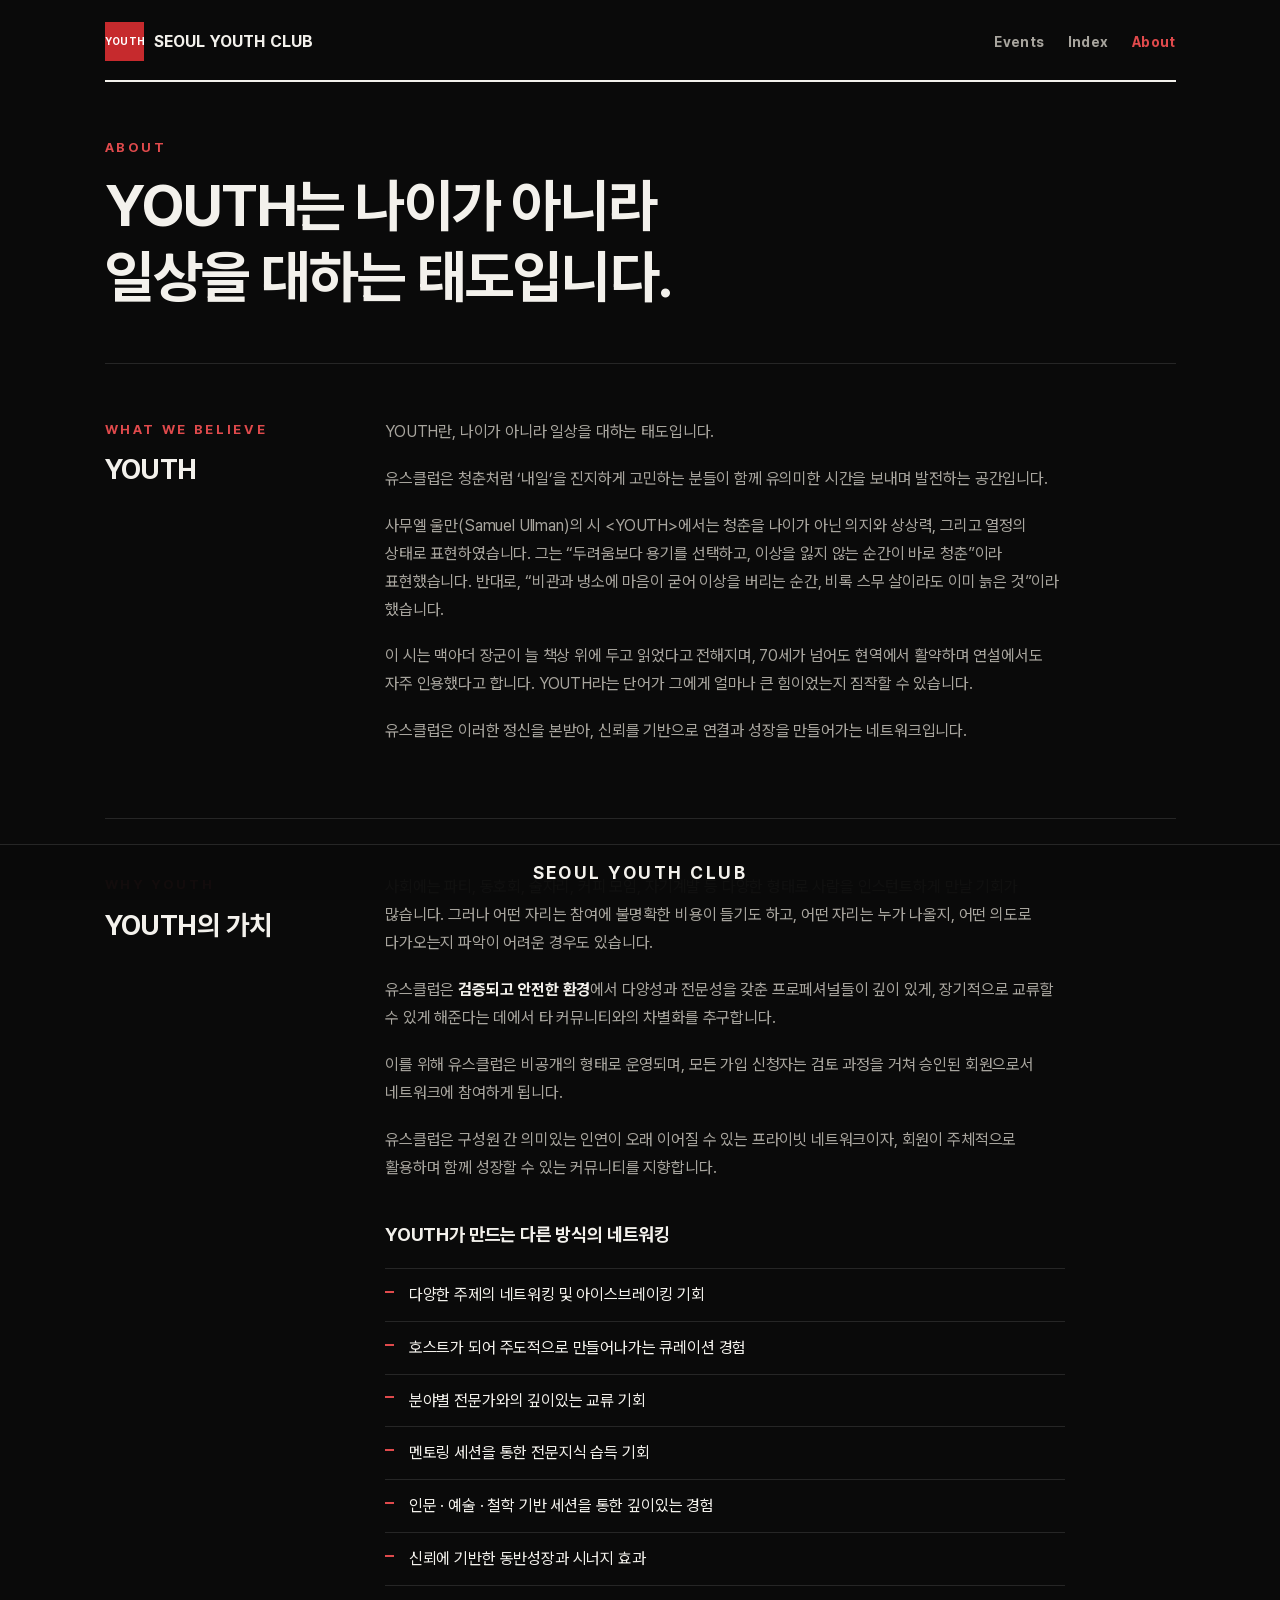
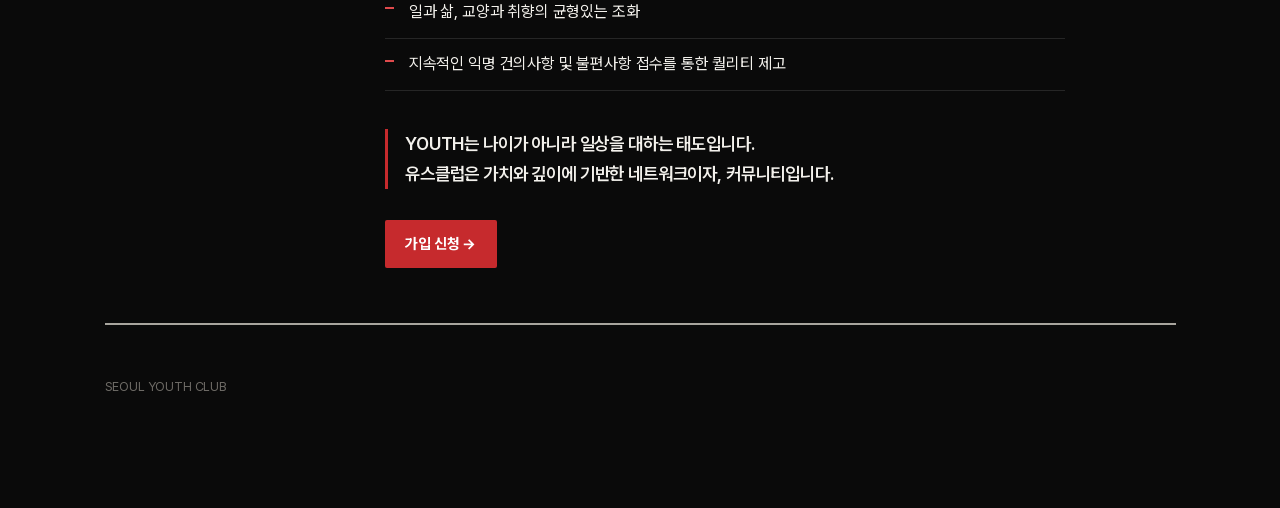
==== commit 72689332: "About: the wiki wording from the yclb site Hero, What We Believe and Why YOUTH carry the text exactl" ====
--- a/about.html
+++ b/about.html
@@ -4,30 +4,67 @@
 <meta charset="utf-8" />
 <meta name="viewport" content="width=device-width, initial-scale=1" />
 <title>About · SEOUL YOUTH CLUB</title>
+<meta name="description" content="YOUTH란 나이가 아니라 일상을 대하는 태도입니다. 서울유스클럽은 신뢰를 기반으로 연결과 성장을 만들어가는 네트워크입니다." />
 <meta name="color-scheme" content="dark" />
+<link rel="icon" type="image/png" sizes="32x32" href="assets/icon-32.png" />
+<link rel="icon" type="image/png" sizes="1024x1024" href="assets/icon.png" />
+<link rel="apple-touch-icon" href="assets/icon-180.png" />
 <link rel="stylesheet" href="assets/pretendard/pretendardvariable-dynamic-subset.css" />
 <style>
+  /* About. 본문은 jikchaa/yclb 의 About(위키 원문)과 같은 글이다. 고칠 때는 두 곳을 같이 고친다. */
+  :root {
+    color-scheme: dark;
+    --ink: #0A0A0A; --surface: #121212; --line: #262626; --line-strong: #3A3A3A;
+    --text: #F3F1EC; --text-2: #A8A59E; --text-3: #6E6B66;
+    --accent: #E04A4C; --accent-solid: #C62A2D;
+  }
+  * { box-sizing: border-box; }
+  body { margin: 0; background: var(--ink); color: var(--text); font-size: 15px; line-height: 1.75; letter-spacing: -0.01em; overflow-x: hidden; }
+  a { color: var(--accent); text-underline-offset: 3px; }
+  a:hover { color: var(--text); }
+  :focus-visible { outline: 2px solid var(--accent); outline-offset: 2px; border-radius: 2px; }
+  .shell { max-width: 68rem; margin: 0 auto; padding: 0 1.15rem 6.5rem; }
+  @media (min-width: 48rem) { .shell { padding: 0 2.5rem 6.5rem; } }
 
-  :root { --ink:#0A0A0A; --line:#262626; --text:#F3F1EC; --text-2:#A8A59E; --text-3:#6E6B66; --accent:#E04A4C; }
-  * { box-sizing: border-box; }
-  body { margin:0; background:var(--ink); color:var(--text); font-family:"Helvetica Neue",Helvetica,Arial,"Barun","Malgun Gothic",sans-serif; line-height:1.6; -webkit-font-smoothing:antialiased; }
-  .shell { max-width:68rem; margin:0 auto; padding:0 1.15rem 6rem; }
-  @media (min-width:48rem) { .shell { padding:0 2.5rem 6rem; } }
-  .topbar { display:flex; align-items:center; justify-content:space-between; gap:1rem; padding:1.3rem 0 1.1rem; border-bottom:1px solid var(--line); }
-  .topbar-brand { display:flex; align-items:center; gap:.6rem; text-decoration:none; color:var(--text); }
-  .topbar-brand .sq { display:grid; place-items:center; width:2.3rem; height:2.3rem; background:#C62A2D; color:#fff; font-size:.6rem; font-weight:700; letter-spacing:.04em; }
-  .topbar-brand .bn { font-size:.95rem; font-weight:700; letter-spacing:.01em; white-space:nowrap; }
-  @media (max-width:47.99rem) { .topbar-brand .bn { font-size:.8rem; } }
-  .topbar-nav { display:flex; gap:1.4rem; list-style:none; margin:0; padding:0; }
-  .topbar-nav a { font-size:.82rem; font-weight:700; letter-spacing:.02em; color:var(--text-2); text-decoration:none; }
-  .topbar-nav a:hover { color:var(--text); }
-  .topbar-nav a.on { color:var(--accent); }
-  h1 { font-size:clamp(1.7rem,6vw,2.5rem); letter-spacing:-.035em; margin:2.6rem 0 .6rem; }
-  .soon { font-size:.8rem; font-weight:700; letter-spacing:.2em; text-transform:uppercase; color:var(--accent); }
-  p { color:var(--text-2); }
-  .dock { position:fixed; left:0; right:0; bottom:0; z-index:40; pointer-events:none; display:flex; justify-content:center; align-items:center; padding:.7rem 0; background:rgba(10,10,10,.96); border-top:1px solid var(--line); }
-  .dock-word { font-size:1.05rem; font-weight:700; letter-spacing:.14em; color:var(--text); }
-  @media (max-width:47.99rem) { .dock { padding:.55rem 0; } .dock-word { font-size:.78rem; } }
+  .topbar { display: flex; align-items: center; justify-content: space-between; gap: 1rem; padding: 1.3rem 0 1.1rem; border-bottom: 2px solid var(--text); }
+  .topbar-brand { display: flex; align-items: center; gap: .6rem; text-decoration: none; color: var(--text); }
+  .topbar-brand .sq { display: grid; place-items: center; width: 2.3rem; height: 2.3rem; background: var(--accent-solid); color: #fff; font-size: .6rem; font-weight: 700; letter-spacing: .04em; }
+  .topbar-brand .bn { font-size: .95rem; font-weight: 700; letter-spacing: .01em; white-space: nowrap; }
+  .topbar-nav { display: flex; gap: 1.4rem; list-style: none; margin: 0; padding: 0; }
+  .topbar-nav a { font-size: .82rem; font-weight: 700; letter-spacing: .02em; color: var(--text-2); text-decoration: none; }
+  .topbar-nav a:hover { color: var(--text); }
+  .topbar-nav a.on { color: var(--accent); }
+  @media (max-width: 47.99rem) { .topbar-brand .bn { font-size: .78rem; } .topbar-brand { gap: .45rem; } .topbar-nav { gap: 1rem; } }
+
+  .kicker { margin: 0 0 .7rem; font-size: .78rem; font-weight: 700; letter-spacing: .2em; text-transform: uppercase; color: var(--accent); }
+
+  .hero { padding: 3.2rem 0 3rem; border-bottom: 1px solid var(--line); }
+  .hero-title { margin: 0; font-weight: 700; line-height: 1.22; letter-spacing: -.03em; font-size: clamp(1.9rem, 6.4vw, 3.6rem); text-wrap: balance; }
+
+  .sec { display: grid; grid-template-columns: 14rem minmax(0, 1fr); gap: 2.5rem; padding: 3.2rem 0; border-bottom: 1px solid var(--line); }
+  .sec:last-of-type { border-bottom: 2px solid var(--text-2); }
+  .sec-head h2 { margin: 0; font-size: 1.6rem; line-height: 1.25; letter-spacing: -.02em; }
+  .sec-body { max-width: 40rem; min-width: 0; }
+  .sec-body p { margin: 0 0 1.1rem; color: var(--text-2); }
+  .sec-body strong { color: var(--text); font-weight: 700; }
+  .sec-body h3 { margin: 2.2rem 0 1rem; font-size: 1.08rem; letter-spacing: -.01em; color: var(--text); }
+  .points { list-style: none; margin: 0; padding: 0; border-top: 1px solid var(--line); }
+  .points li { padding: .7rem 0 .7rem 1.4rem; border-bottom: 1px solid var(--line); color: var(--text); position: relative; }
+  .points li::before { content: ""; position: absolute; left: 0; top: 1.28rem; width: .5rem; height: 2px; background: var(--accent); }
+  .lead { margin: 2.2rem 0 0 !important; padding-left: 1rem; border-left: 3px solid var(--accent-solid); color: var(--text) !important; font-size: 1.05rem; font-weight: 600; line-height: 1.7; }
+  .apply { display: inline-block; margin-top: 1.8rem; background: var(--accent-solid); color: #fff; text-decoration: none; font-weight: 700; font-size: .88rem; padding: .65rem 1.2rem; border-radius: 2px; }
+  .apply:hover { background: var(--accent); color: #fff; }
+  @media (max-width: 47.99rem) {
+    .hero { padding: 2.2rem 0 2.2rem; }
+    .sec { grid-template-columns: 1fr; gap: 1.2rem; padding: 2.4rem 0; }
+    .sec-head h2 { font-size: 1.35rem; }
+  }
+
+  .foot { margin-top: 3rem; display: flex; justify-content: space-between; font-size: .75rem; color: var(--text-3); }
+  .dock { position: fixed; left: 0; right: 0; bottom: 0; z-index: 40; pointer-events: none; display: flex; justify-content: center; align-items: center; padding: .7rem 0; background: rgba(10,10,10,.96); border-top: 1px solid var(--line); }
+  .dock-word { font-size: .9rem; font-weight: 700; letter-spacing: .14em; color: var(--text); white-space: nowrap; }
+  @media (min-width: 48rem) { .dock-word { font-size: 1.05rem; } }
+  @media (max-width: 47.99rem) { .dock { padding: .55rem 0; } .dock-word { font-size: .78rem; } }
 </style>
 <link rel="stylesheet" href="assets/site.css" />
 </head>
@@ -41,9 +78,47 @@
       <li><a href="about.html" class="on" aria-current="page">About</a></li>
     </ul>
   </nav>
-  <h1>About</h1>
-  <p class="soon">Coming soon</p>
-  <p>소개 글은 다음 단계에서 채웁니다.</p>
+
+  <header class="hero">
+    <p class="kicker">About</p>
+    <h1 class="hero-title">YOUTH는 나이가 아니라<br>일상을 대하는 태도입니다.</h1>
+  </header>
+
+  <section class="sec" aria-labelledby="believe">
+    <div class="sec-head"><p class="kicker">What We Believe</p><h2 id="believe">YOUTH</h2></div>
+    <div class="sec-body">
+      <p>YOUTH란, 나이가 아니라 일상을 대하는 태도입니다.</p>
+      <p>유스클럽은 청춘처럼 ‘내일’을 진지하게 고민하는 분들이 함께 유의미한 시간을 보내며 발전하는 공간입니다.</p>
+      <p>사무엘 울만(Samuel Ullman)의 시 &lt;YOUTH&gt;에서는 청춘을 나이가 아닌 의지와 상상력, 그리고 열정의 상태로 표현하였습니다. 그는 “두려움보다 용기를 선택하고, 이상을 잃지 않는 순간이 바로 청춘”이라 표현했습니다. 반대로, “비관과 냉소에 마음이 굳어 이상을 버리는 순간, 비록 스무 살이라도 이미 늙은 것”이라 했습니다.</p>
+      <p>이 시는 맥아더 장군이 늘 책상 위에 두고 읽었다고 전해지며, 70세가 넘어도 현역에서 활약하며 연설에서도 자주 인용했다고 합니다. YOUTH라는 단어가 그에게 얼마나 큰 힘이었는지 짐작할 수 있습니다.</p>
+      <p>유스클럽은 이러한 정신을 본받아, 신뢰를 기반으로 연결과 성장을 만들어가는 네트워크입니다.</p>
+    </div>
+  </section>
+
+  <section class="sec" aria-labelledby="why">
+    <div class="sec-head"><p class="kicker">Why YOUTH</p><h2 id="why">YOUTH의 가치</h2></div>
+    <div class="sec-body">
+      <p>사회에는 파티, 동호회, 술자리, 커피 모임, 자기계발 등 다양한 형태로 사람을 인스턴트하게 만날 기회가 많습니다. 그러나 어떤 자리는 참여에 불명확한 비용이 들기도 하고, 어떤 자리는 누가 나올지, 어떤 의도로 다가오는지 파악이 어려운 경우도 있습니다.</p>
+      <p>유스클럽은 <strong>검증되고 안전한 환경</strong>에서 다양성과 전문성을 갖춘 프로페셔널들이 깊이 있게, 장기적으로 교류할 수 있게 해준다는 데에서 타 커뮤니티와의 차별화를 추구합니다.</p>
+      <p>이를 위해 유스클럽은 비공개의 형태로 운영되며, 모든 가입 신청자는 검토 과정을 거쳐 승인된 회원으로서 네트워크에 참여하게 됩니다.</p>
+      <p>유스클럽은 구성원 간 의미있는 인연이 오래 이어질 수 있는 프라이빗 네트워크이자, 회원이 주체적으로 활용하며 함께 성장할 수 있는 커뮤니티를 지향합니다.</p>
+      <h3>YOUTH가 만드는 다른 방식의 네트워킹</h3>
+      <ul class="points">
+        <li>다양한 주제의 네트워킹 및 아이스브레이킹 기회</li>
+        <li>호스트가 되어 주도적으로 만들어나가는 큐레이션 경험</li>
+        <li>분야별 전문가와의 깊이있는 교류 기회</li>
+        <li>멘토링 세션을 통한 전문지식 습득 기회</li>
+        <li>인문 · 예술 · 철학 기반 세션을 통한 깊이있는 경험</li>
+        <li>신뢰에 기반한 동반성장과 시너지 효과</li>
+        <li>일과 삶, 교양과 취향의 균형있는 조화</li>
+        <li>지속적인 익명 건의사항 및 불편사항 접수를 통한 퀄리티 제고</li>
+      </ul>
+      <p class="lead">YOUTH는 나이가 아니라 일상을 대하는 태도입니다.<br>유스클럽은 가치와 깊이에 기반한 네트워크이자, 커뮤니티입니다.</p>
+      <a class="apply" href="https://docs.google.com/forms/d/e/1FAIpQLScQRZqVIFoFe7v7lJf1mkBA9GVmwUUlD245I3bt8csFH4weWg/viewform" target="_blank" rel="noopener noreferrer">가입 신청 →</a>
+    </div>
+  </section>
+
+  <footer class="foot"><span>SEOUL YOUTH CLUB</span><span></span></footer>
 </div>
 <div class="dock" aria-hidden="true"><span class="dock-word">SEOUL YOUTH CLUB</span></div>
 </body>
--- a/assets/site.css
+++ b/assets/site.css
@@ -30,5 +30,5 @@
   .rd-n { font-size: 40px; }
   .rail-day { font-size: 41.6px; }
   .cover-title { font-size: 32px; }
-  body > .shell > h1 { font-size: clamp(27.2px, 6vw, 40px); }   /* About */
+  .hero-title { font-size: clamp(30.4px, 6.4vw, 57.6px); }   /* About */
 }
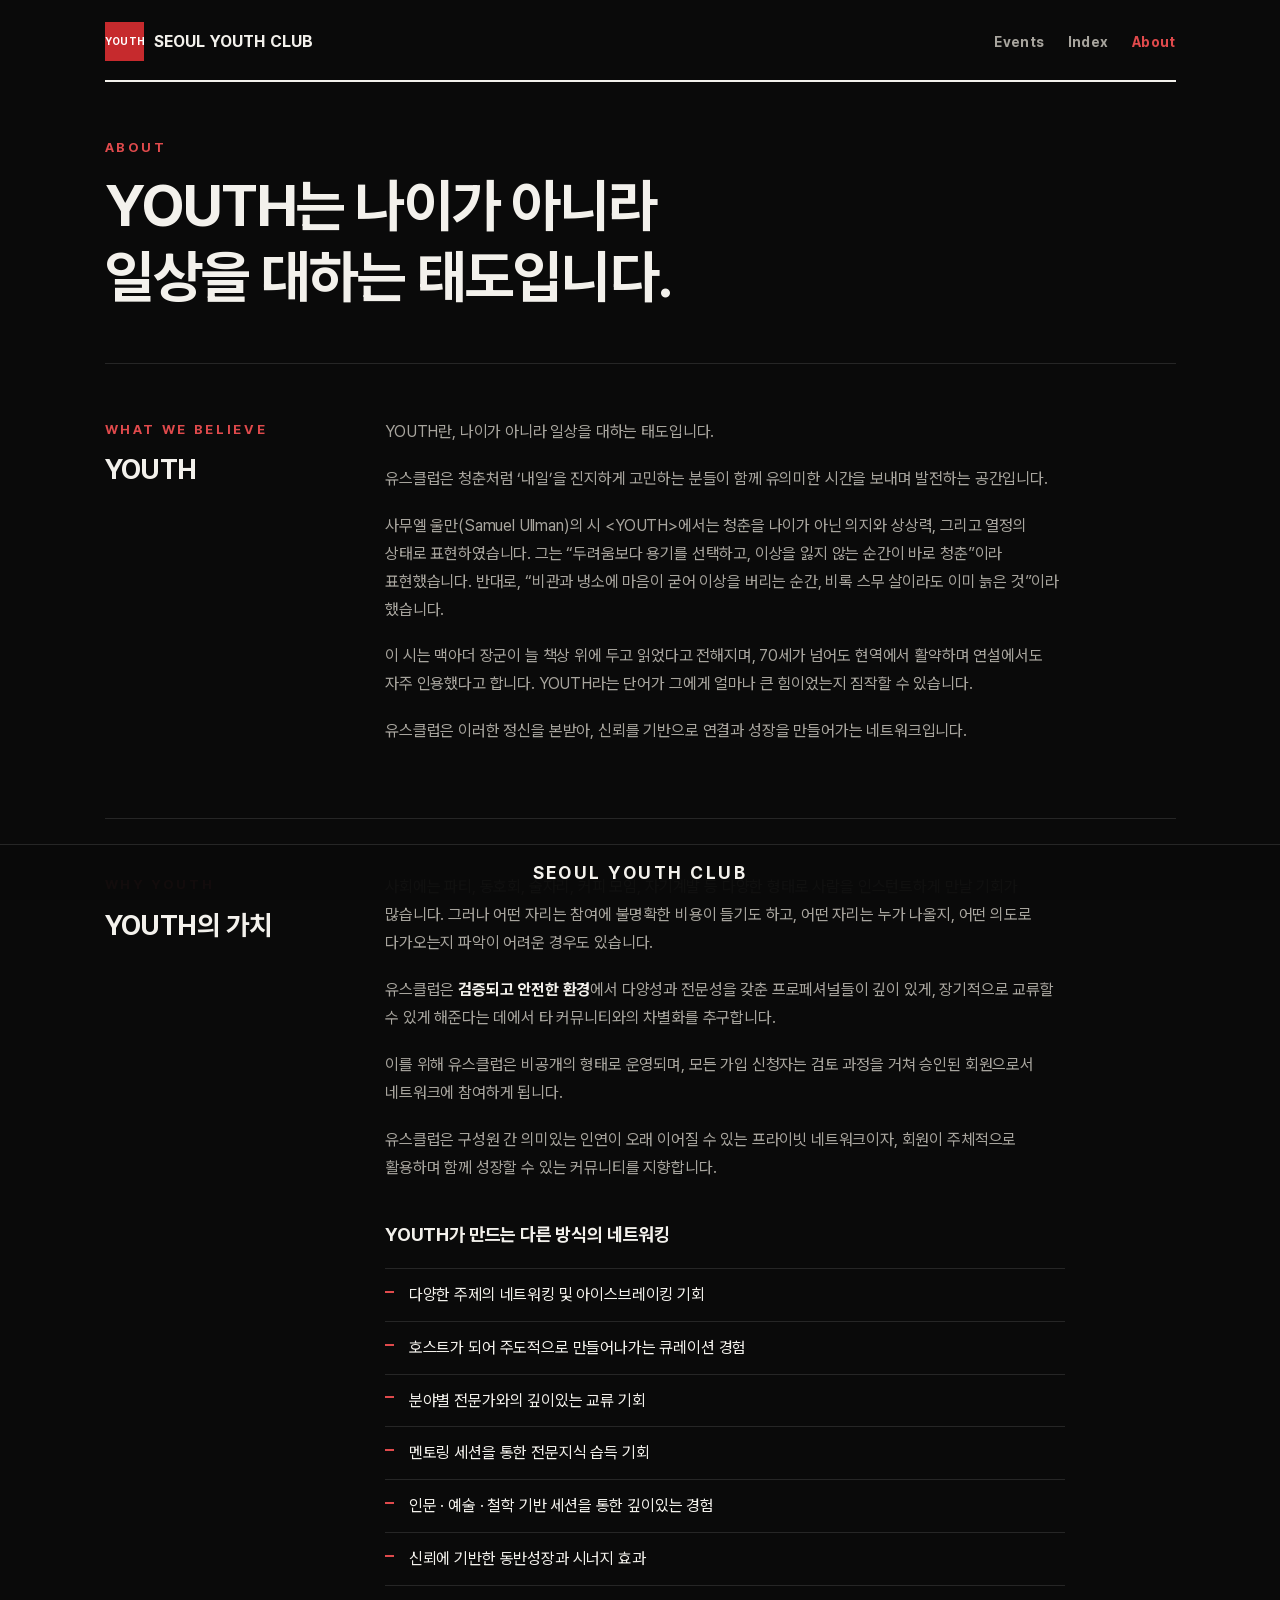
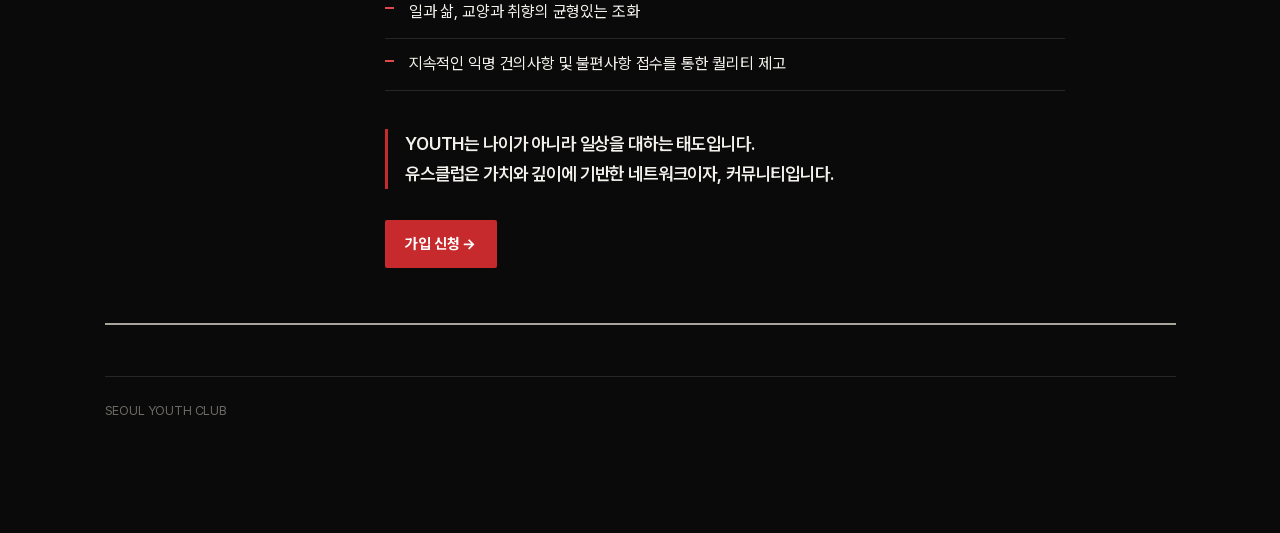
==== commit 29d8ed26: "Align footers across pages and drop the duplicate Featured label - Footer uses the same left/right r" ====
--- a/about.html
+++ b/about.html
@@ -65,6 +65,7 @@
   .dock-word { font-size: .9rem; font-weight: 700; letter-spacing: .14em; color: var(--text); white-space: nowrap; }
   @media (min-width: 48rem) { .dock-word { font-size: 1.05rem; } }
   @media (max-width: 47.99rem) { .dock { padding: .55rem 0; } .dock-word { font-size: .78rem; } }
+  .foot { margin-top: 3rem; padding-top: 1.4rem; border-top: 1px solid var(--line); display: flex; justify-content: space-between; align-items: center; gap: 1rem; font-size: 0.75rem; color: var(--text-3); }
 </style>
 <link rel="stylesheet" href="assets/site.css" />
 </head>
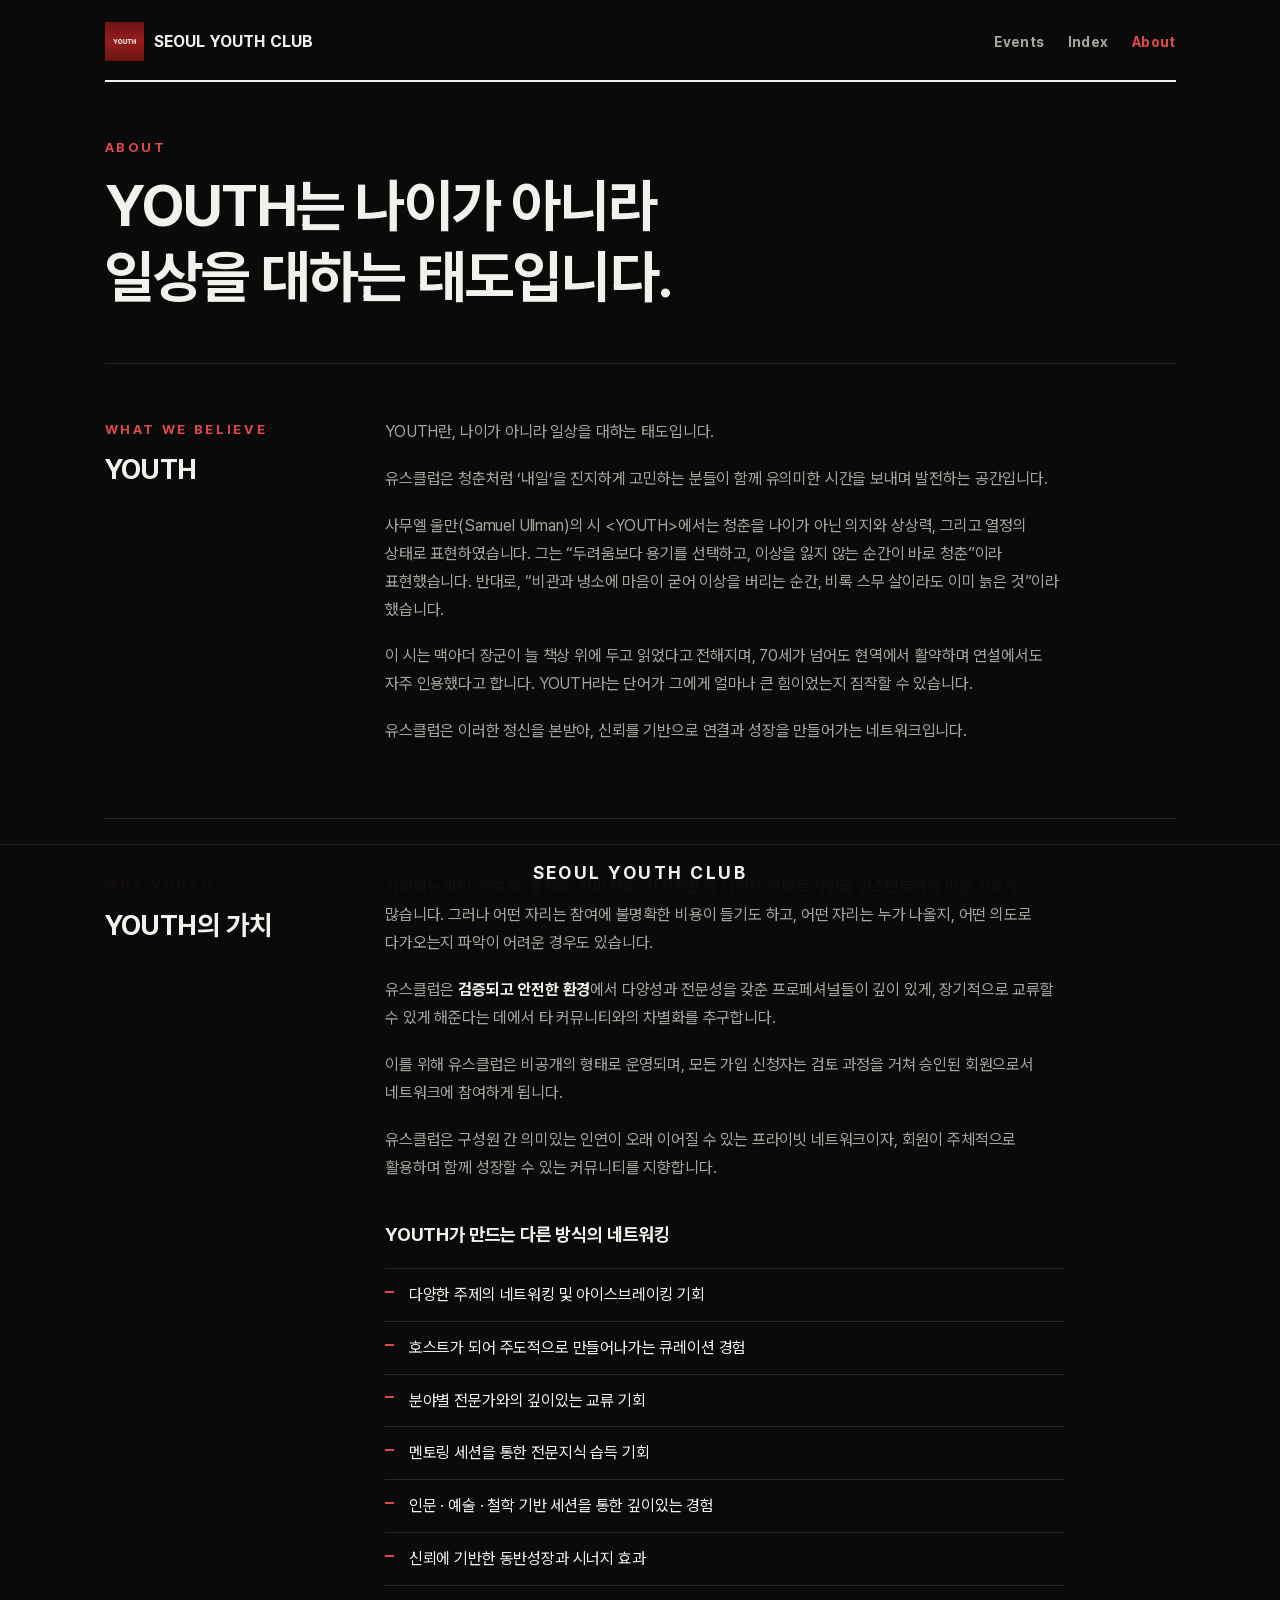
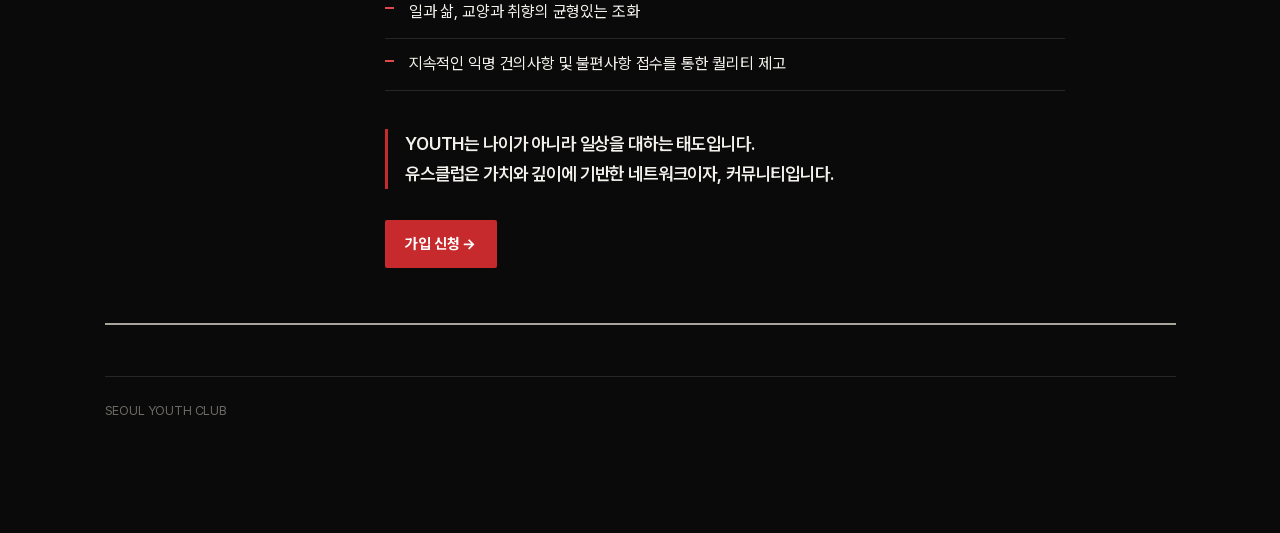
==== commit 428180fc: "Use the gradient YOUTH mark beside the site name on every page 192px JPEG (3.5 KB) from the supplied" ====
--- a/about.html
+++ b/about.html
@@ -72,11 +72,11 @@
 <body>
 <div class="shell">
   <nav class="topbar" aria-label="메인 메뉴">
-    <a class="topbar-brand" href="index.html"><span class="sq">YOUTH</span><span class="bn">SEOUL YOUTH CLUB</span></a>
+    <a class="topbar-brand" href="./"><img class="sq" src="assets/youth-mark.jpg" width="192" height="192" alt=""><span class="bn">SEOUL YOUTH CLUB</span></a>
     <ul class="topbar-nav">
-      <li><a href="index.html">Events</a></li>
-      <li><a href="yclb-index.html">Index</a></li>
-      <li><a href="about.html" class="on" aria-current="page">About</a></li>
+      <li><a href="./">Events</a></li>
+      <li><a href="yclb-index">Index</a></li>
+      <li><a href="about" class="on" aria-current="page">About</a></li>
     </ul>
   </nav>
 
--- a/assets/site.css
+++ b/assets/site.css
@@ -32,3 +32,7 @@
   .cover-title { font-size: 32px; }
   .hero-title { font-size: clamp(30.4px, 6.4vw, 57.6px); }   /* About */
 }
+
+/* 상단 로고 옆 YOUTH 마크: 이미지(assets/youth-mark.jpg) */
+.shell img.sq { display: block; flex: none; width: 2.3rem; height: 2.3rem; object-fit: cover; background: none; }
+@media (max-width: 47.99rem) { .shell img.sq { width: 2.4rem; height: 2.4rem; } }
